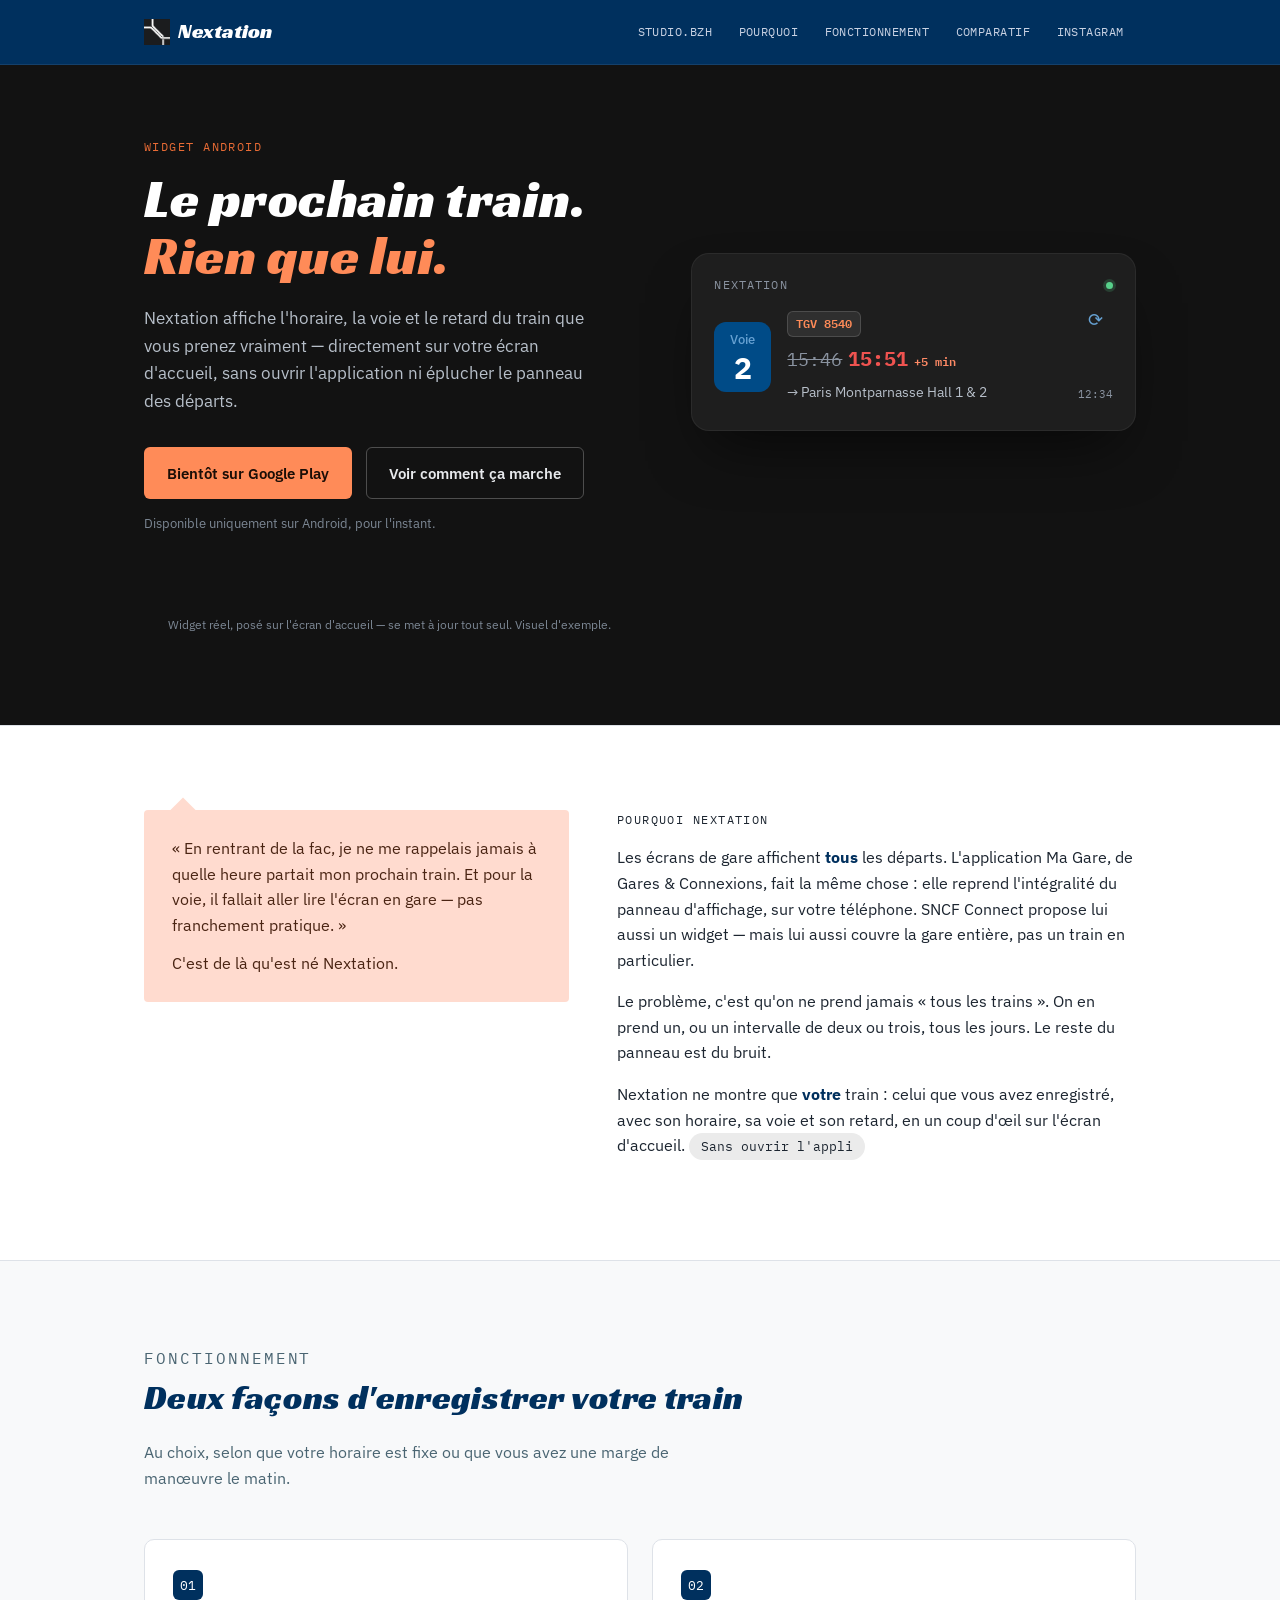
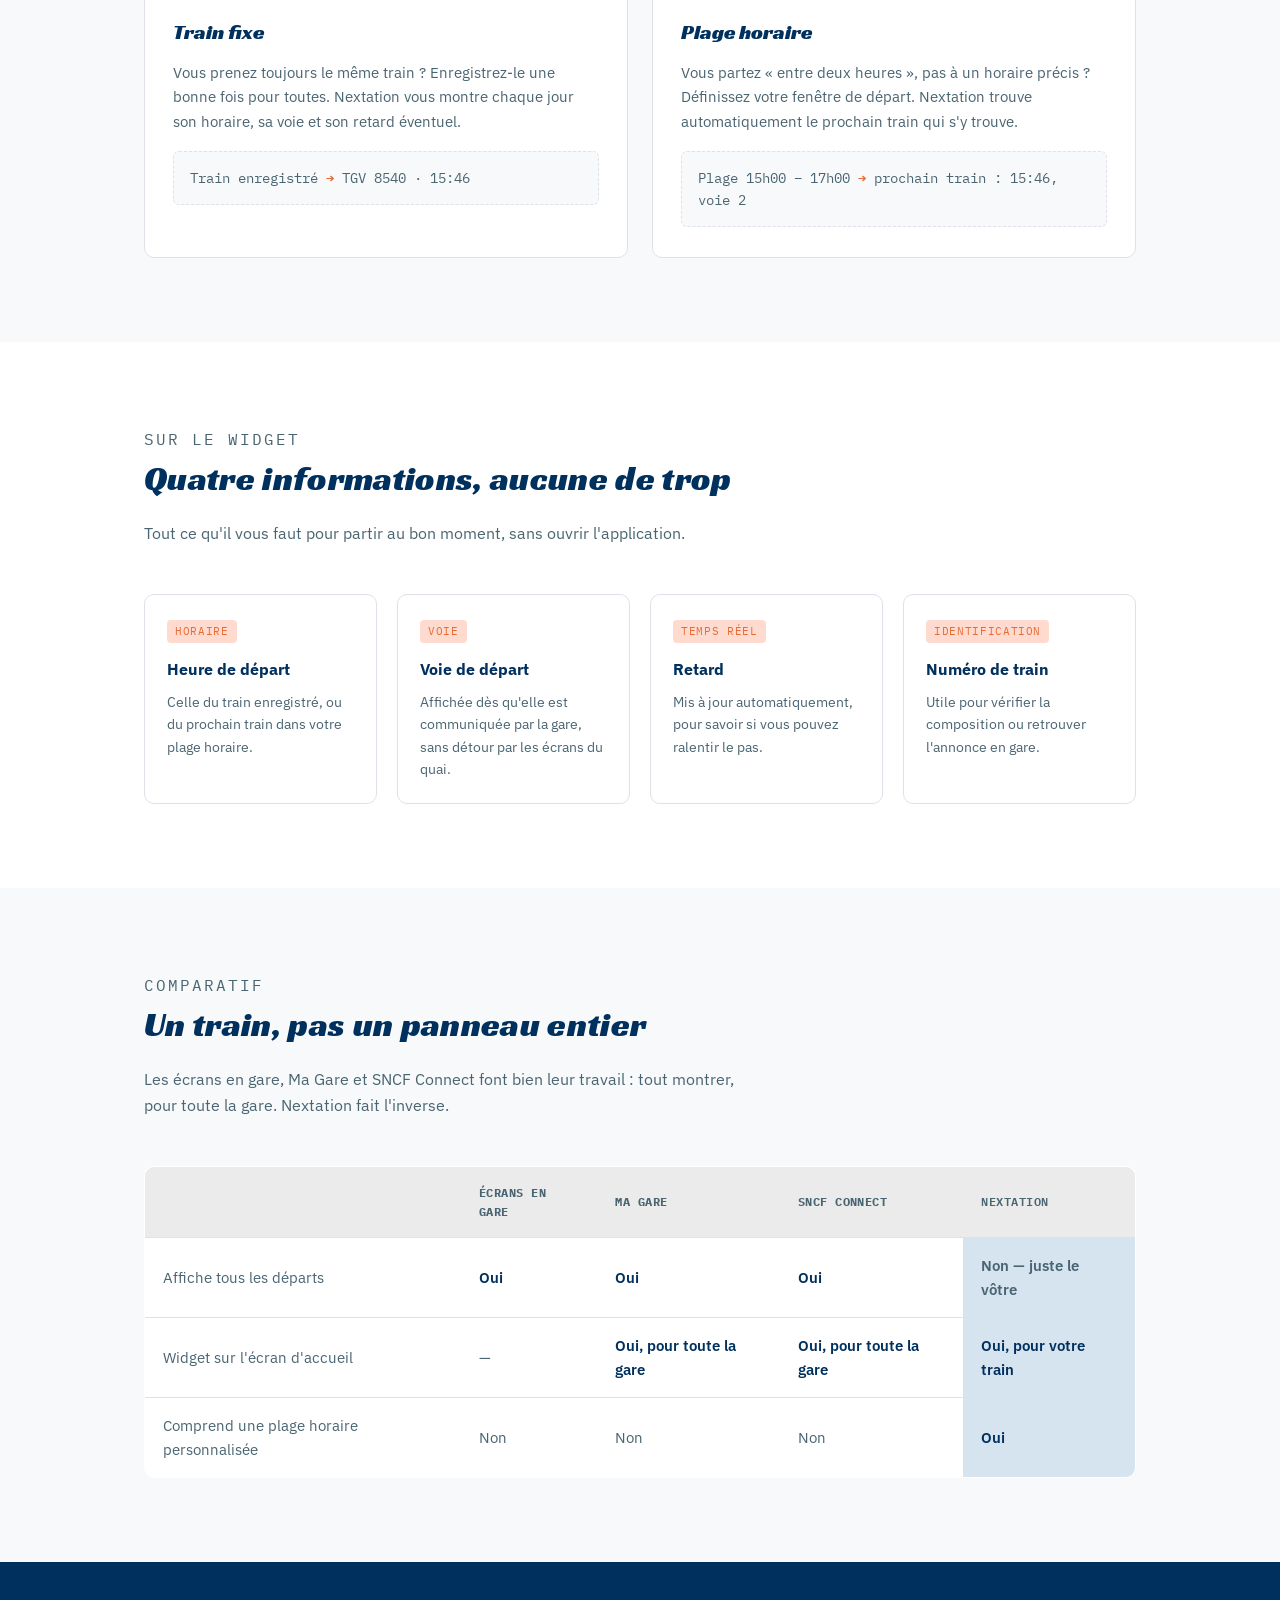
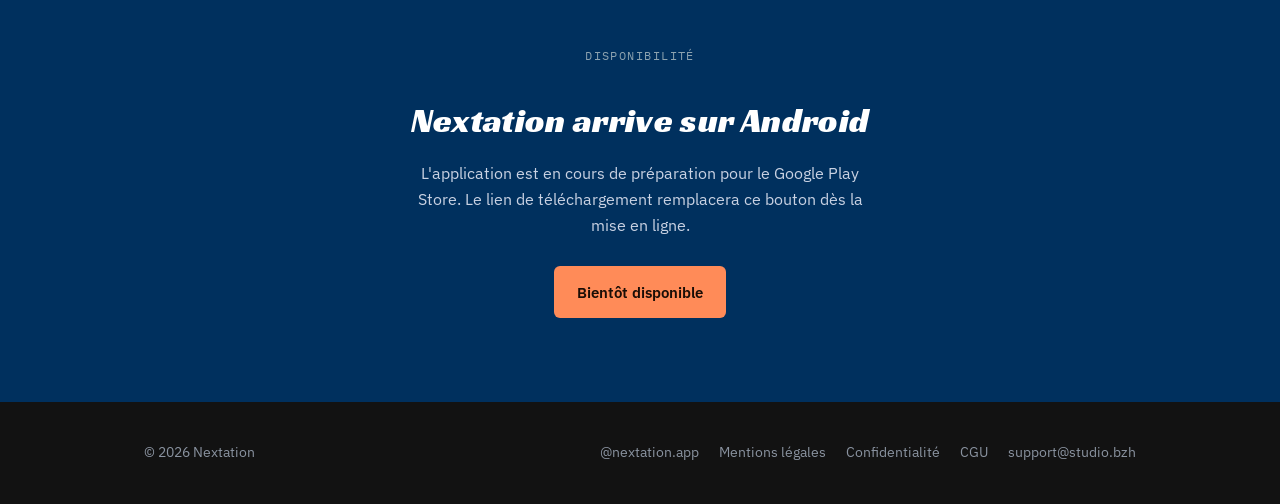
==== docs/nextation/index.html @ d77cf5bc "Add favicon links to index.html" ====
<!DOCTYPE html>
<html lang="fr">
<head>
<meta charset="UTF-8">
<meta name="viewport" content="width=device-width, initial-scale=1.0">
<title>Nextation — Le prochain train, rien que lui</title>
<link rel="icon" type="image/png" sizes="32x32" href="favicon_32.png">
<link rel="icon" type="image/png" sizes="16x16" href="favicon_16.png">
<meta name="description" content="Nextation affiche l'horaire, la voie et le retard du train que vous prenez vraiment, directement sur le widget Android de votre écran d'accueil.">
<link rel="preconnect" href="https://fonts.googleapis.com">
<style>
@import url('https://fonts.googleapis.com/css2?family=Racing+Sans+One&family=IBM+Plex+Sans:wght@400;500;600;700&family=IBM+Plex+Mono:wght@500;600&display=swap');

:root {
  --navy: #00305E;
  --navy-container: #D6E4F0;
  --secondary: #4A6572;
  --accent: #E86B35;
  --accent-container: #FFDBCF;
  --bg: #F8F9FA;
  --surface: #FFFFFF;
  --surface-variant: #EBEBEB;
  --ink: #1C2530;
  --ink-muted: #4A6572;
  --line: #DEE2E8;

  --night-bg: #121212;
  --night-surface: #1E1E1E;
  --night-surface-variant: #2D2D2D;
  --night-blue: #66A1D2;
  --night-accent: #FF8B58;
}

* { box-sizing: border-box; }
html { scroll-behavior: smooth; overflow-x: hidden; }
body {
  margin: 0;
  max-width: 100%;
  overflow-x: hidden;
  background: var(--bg);
  color: var(--ink);
  font-family: 'IBM Plex Sans', -apple-system, BlinkMacSystemFont, sans-serif;
  font-size: 16px;
  line-height: 1.6;
  -webkit-font-smoothing: antialiased;
}
a { color: inherit; }
a:focus-visible, button:focus-visible {
  outline: 2px solid var(--night-blue);
  outline-offset: 3px;
}
img, svg { max-width: 100%; display: block; }
.wrap {
  max-width: 1040px;
  margin: 0 auto;
  padding: 0 24px;
}
.display {
  font-family: 'Racing Sans One', sans-serif;
  font-weight: 400;
  letter-spacing: 0.01em;
}
.mono {
  font-family: 'IBM Plex Mono', monospace;
  font-variant-numeric: tabular-nums;
}
.eyebrow {
  font-family: 'IBM Plex Mono', monospace;
  font-size: 0.75rem;
  text-transform: uppercase;
  letter-spacing: 0.12em;
  color: var(--accent);
  margin: 0 0 14px;
}

/* ---------- NAV ---------- */
.nav {
  position: sticky;
  top: 0;
  z-index: 20;
  background: var(--navy);
  border-bottom: 1px solid rgba(255,255,255,0.08);
}
.nav-inner {
  max-width: 1040px;
  margin: 0 auto;
  padding: 14px 24px;
  display: flex;
  align-items: center;
  justify-content: space-between;
  gap: 10px;
  flex-wrap: wrap;
}
.brand {
  font-family: 'Racing Sans One', sans-serif;
  font-size: 1.3rem;
  color: #fff;
  text-decoration: none;
  display: flex;
  align-items: center;
  gap: 8px;
}
.brand-logo {
  height: 26px;
  width: auto;
  display: block;
}
.nav-links {
  display: flex;
  flex-wrap: wrap;
  gap: 2px;
  font-family: 'IBM Plex Mono', monospace;
  font-size: 0.78rem;
  text-transform: uppercase;
  letter-spacing: 0.04em;
}
.nav-links a {
  color: #C9D2E3;
  text-decoration: none;
  padding: 8px 12px;
  border-radius: 3px;
}
.nav-links a:hover { color: #fff; background: rgba(255,255,255,0.08); }

/* ---------- HERO (night platform) ---------- */
.hero {
  background: var(--night-bg);
  color: #E7E9EC;
  padding: 72px 0 90px;
  overflow: hidden;
}
.hero-inner {
  display: grid;
  grid-template-columns: 1.05fr 0.95fr;
  gap: 56px;
  align-items: center;
}
.hero h1 {
  font-size: clamp(2.2rem, 4.2vw, 3.3rem);
  line-height: 1.08;
  margin: 0 0 20px;
  color: #fff;
}
.hero h1 em {
  font-style: normal;
  color: var(--night-accent);
}
.hero p.lead {
  font-size: 1.08rem;
  color: #B7BFC9;
  max-width: 46ch;
  margin: 0 0 32px;
}
.cta-row { display: flex; gap: 14px; flex-wrap: wrap; align-items: center; }
.btn {
  display: inline-flex;
  align-items: center;
  gap: 8px;
  padding: 13px 22px;
  border-radius: 6px;
  font-weight: 600;
  font-size: 0.95rem;
  text-decoration: none;
  border: 1px solid transparent;
  cursor: pointer;
}
.btn-primary {
  background: var(--night-accent);
  color: #1A0D06;
}
.btn-primary:hover { background: #ffa176; }
.btn-ghost {
  color: #E7E9EC;
  border-color: rgba(255,255,255,0.25);
}
.btn-ghost:hover { border-color: rgba(255,255,255,0.6); }
.hero-note {
  margin-top: 14px;
  font-size: 0.82rem;
  color: #7C8794;
}

/* ---------- Split-flap widget mock ---------- */
.widget {
  background: var(--night-surface);
  border-radius: 18px;
  padding: 22px 22px 26px;
  border: 1px solid rgba(255,255,255,0.06);
  box-shadow: 0 30px 60px -20px rgba(0,0,0,0.6);
}
.widget-head {
  display: flex;
  justify-content: space-between;
  align-items: center;
  margin-bottom: 16px;
}
.widget-caption {
  margin: 12px 4px 0;
  font-size: 0.78rem;
  color: #7C8794;
  text-align: center;
}
.widget-title {
  font-family: 'IBM Plex Mono', monospace;
  font-size: 0.72rem;
  letter-spacing: 0.1em;
  text-transform: uppercase;
  color: #8A93A0;
}
.widget-dot {
  width: 7px; height: 7px; border-radius: 50%;
  background: #57D08A;
  box-shadow: 0 0 0 3px rgba(87,208,138,0.18);
}
.widget-body {
  display: flex;
  align-items: center;
  gap: 16px;
}
.widget-voie {
  background: #004B87;
  border-radius: 12px;
  padding: 8px 16px;
  text-align: center;
  flex-shrink: 0;
}
.widget-voie .voie-label {
  display: block;
  font-size: 0.8rem;
  font-weight: 500;
  color: #66A1D2;
}
.widget-voie .voie-value {
  display: block;
  font-size: 1.9rem;
  font-weight: 700;
  color: #fff;
  line-height: 1.1;
}
.widget-mid { flex: 1; min-width: 0; overflow: hidden; }
.train-pill {
  display: inline-block;
  background: rgba(255,255,255,0.08);
  border: 1px solid rgba(255,255,255,0.14);
  border-radius: 6px;
  padding: 2px 8px;
  font-family: 'IBM Plex Mono', monospace;
  font-size: 0.76rem;
  font-weight: 600;
  color: var(--night-accent);
  margin-bottom: 6px;
}
.widget-time {
  display: flex;
  flex-wrap: wrap;
  align-items: baseline;
  row-gap: 2px;
  column-gap: 6px;
  margin-bottom: 4px;
}
.widget-time .time-theo {
  font-family: 'IBM Plex Mono', monospace;
  font-size: 1.15rem;
  color: #8A93A0;
  text-decoration: line-through;
}
.widget-time .time-est {
  font-family: 'IBM Plex Mono', monospace;
  font-size: 1.25rem;
  font-weight: 700;
  color: #EF5350;
}
.widget-time .time-delay {
  font-family: 'IBM Plex Mono', monospace;
  font-size: 0.78rem;
  font-weight: 600;
  color: #FF8A65;
}
.widget-direction { font-size: 0.85rem; color: #B7BFC9; }
.widget-side {
  flex-shrink: 0;
  display: flex;
  flex-direction: column;
  align-items: center;
  gap: 10px;
  align-self: stretch;
  justify-content: space-between;
}
.refresh-icon {
  color: #66A1D2;
  font-size: 1.15rem;
  line-height: 1;
}
.sync-time { font-size: 0.7rem; color: #8A93A0; }
@keyframes flapIn {
  0% { transform: rotateX(90deg); opacity: 0; }
  60% { transform: rotateX(-8deg); opacity: 1; }
  100% { transform: rotateX(0deg); opacity: 1; }
}
.voie-value, .time-est { transform-origin: 50% 50%; }
.animate .voie-value, .animate .time-est { animation: flapIn 0.55s ease-out both; }
@media (prefers-reduced-motion: reduce) {
  .animate .voie-value, .animate .time-est { animation: none; }
}

/* ---------- SECTIONS shared ---------- */
section { padding: 84px 0; }
.section-head { max-width: 60ch; margin-bottom: 48px; }
h2.display {
  font-size: clamp(1.6rem, 3vw, 2.1rem);
  color: var(--navy);
  margin: 0 0 14px;
}
.section-head p { color: var(--ink-muted); font-size: 1.02rem; margin: 0; }

/* ---------- GENESIS ---------- */
.genesis {
  background: var(--surface);
  border-top: 1px solid var(--line);
  border-bottom: 1px solid var(--line);
}
.genesis-inner {
  display: grid;
  grid-template-columns: 0.9fr 1.1fr;
  gap: 48px;
  align-items: start;
}
.note {
  background: var(--accent-container);
  border-radius: 4px;
  padding: 26px 28px;
  position: relative;
  font-size: 1rem;
  color: #4A2413;
}
.note::before {
  content: "";
  position: absolute;
  top: -8px; left: 28px;
  width: 22px; height: 22px;
  background: var(--accent-container);
  transform: rotate(45deg);
}
.note p { margin: 0 0 12px; }
.note p:last-child { margin-bottom: 0; }
.note .sig {
  font-family: 'IBM Plex Mono', monospace;
  font-size: 0.8rem;
  color: #7A4321;
  margin-top: 16px;
}
.genesis-text p { margin: 0 0 16px; color: var(--ink); }
.genesis-text strong { color: var(--navy); }
.pill {
  display: inline-block;
  background: var(--surface-variant);
  border-radius: 20px;
  padding: 3px 12px;
  font-family: 'IBM Plex Mono', monospace;
  font-size: 0.82rem;
}

/* ---------- MODES ---------- */
.modes { background: var(--bg); }
.mode-grid {
  display: grid;
  grid-template-columns: 1fr 1fr;
  gap: 24px;
}
.mode-card {
  background: var(--surface);
  border: 1px solid var(--line);
  border-radius: 10px;
  padding: 30px 28px;
}
.mode-num {
  display: inline-flex;
  align-items: center;
  justify-content: center;
  width: 30px; height: 30px;
  border-radius: 6px;
  background: var(--navy);
  color: #fff;
  font-family: 'IBM Plex Mono', monospace;
  font-size: 0.82rem;
  margin-bottom: 16px;
}
.mode-card h3 {
  font-family: 'Racing Sans One', sans-serif;
  font-weight: 400;
  font-size: 1.3rem;
  color: var(--navy);
  margin: 0 0 10px;
}
.mode-card p { color: var(--ink-muted); margin: 0 0 18px; font-size: 0.96rem; }
.mode-example {
  background: var(--bg);
  border: 1px dashed var(--line);
  border-radius: 6px;
  padding: 14px 16px;
  font-family: 'IBM Plex Mono', monospace;
  font-size: 0.85rem;
  color: var(--secondary);
}
.mode-example .arrow { color: var(--accent); font-weight: 600; }

/* ---------- FEATURES ---------- */
.features { background: var(--surface); }
.feat-grid {
  display: grid;
  grid-template-columns: repeat(4, 1fr);
  gap: 20px;
}
.feat-card {
  border: 1px solid var(--line);
  border-radius: 10px;
  padding: 22px;
}
.feat-tag {
  font-family: 'IBM Plex Mono', monospace;
  font-size: 0.68rem;
  text-transform: uppercase;
  letter-spacing: 0.06em;
  color: var(--accent);
  background: var(--accent-container);
  display: inline-block;
  padding: 3px 8px;
  border-radius: 4px;
  margin-bottom: 14px;
}
.feat-card h4 {
  font-size: 1rem;
  margin: 0 0 8px;
  color: var(--navy);
}
.feat-card p { font-size: 0.88rem; color: var(--ink-muted); margin: 0; }

/* ---------- COMPARISON ---------- */
.compare { background: var(--bg); }
.table-scroll {
  overflow-x: auto;
  -webkit-overflow-scrolling: touch;
  border-radius: 10px;
}
table.compare-table {
  width: 100%;
  min-width: 640px;
  border-collapse: collapse;
  background: var(--surface);
  border-radius: 10px;
  overflow: hidden;
  border: 1px solid var(--line);
}
.compare-table th, .compare-table td {
  padding: 16px 18px;
  text-align: left;
  border-bottom: 1px solid var(--line);
  font-size: 0.92rem;
}
.compare-table thead th {
  font-family: 'IBM Plex Mono', monospace;
  font-size: 0.75rem;
  text-transform: uppercase;
  letter-spacing: 0.04em;
  color: var(--ink-muted);
  background: var(--surface-variant);
}
.compare-table th:first-child, .compare-table td:first-child { color: var(--ink-muted); }
.compare-table td.yes { color: var(--navy); font-weight: 600; }
.compare-table td.no { color: var(--ink-muted); }
.compare-table tbody tr:last-child td { border-bottom: none; }
.col-nextation { background: var(--navy-container); font-weight: 600; }

/* ---------- CTA ---------- */
.cta {
  background: var(--navy);
  color: #fff;
  text-align: center;
}
.cta h2 { color: #fff; }
.cta p { color: #C9D2E3; max-width: 46ch; margin: 0 auto 28px; }
.cta .cta-row { justify-content: center; }

/* ---------- FOOTER ---------- */
footer {
  background: var(--night-bg);
  color: #8A93A0;
  padding: 40px 0;
  font-size: 0.85rem;
}
.footer-inner {
  display: flex;
  justify-content: space-between;
  align-items: center;
  flex-wrap: wrap;
  gap: 16px;
}
.footer-links { display: flex; gap: 20px; flex-wrap: wrap; }
.footer-links a { text-decoration: none; color: #8A93A0; }
.footer-links a:hover { color: #fff; }

@media (max-width: 860px) {
  .hero-inner, .genesis-inner { grid-template-columns: 1fr; }
  .mode-grid { grid-template-columns: 1fr; }
  .feat-grid { grid-template-columns: repeat(2, 1fr); }
  .compare-table { font-size: 0.82rem; }
}
@media (max-width: 520px) {
  .feat-grid { grid-template-columns: 1fr; }
  section { padding: 60px 0; }
  .widget { padding: 18px 16px 20px; }
  .widget-body { gap: 10px; }
  .widget-voie { padding: 6px 10px; }
  .widget-voie .voie-value { font-size: 1.5rem; }
  .train-pill { font-size: 0.68rem; }
  .widget-time .time-theo { font-size: 0.95rem; }
  .widget-time .time-est { font-size: 1.05rem; }
  .widget-time .time-delay { font-size: 0.7rem; }
  .widget-direction {
    font-size: 0.78rem;
    display: block;
    overflow: hidden;
    text-overflow: ellipsis;
    white-space: nowrap;
  }
  .widget-side { gap: 6px; }
}
</style>
</head>
<body>

<nav class="nav">
  <div class="nav-inner">
    <a class="brand" href="#top"><img src="logo_soft.png" alt="" class="brand-logo">Nextation</a>
    <div class="nav-links">
      <a href="https://studio.bzh" target="_blank" rel="noopener">studio.bzh</a>
      <a href="#genesis">Pourquoi</a>
      <a href="#modes">Fonctionnement</a>
      <a href="#comparaison">Comparatif</a>
      <a href="https://www.instagram.com/nextation.app" target="_blank" rel="noopener">Instagram</a>
    </div>
  </div>
</nav>

<header class="hero" id="top">
  <div class="wrap hero-inner">
    <div>
      <p class="eyebrow">Widget Android</p>
      <h1 class="display">Le prochain train.<br><em>Rien que lui.</em></h1>
      <p class="lead">Nextation affiche l'horaire, la voie et le retard du train que vous prenez vraiment — directement sur votre écran d'accueil, sans ouvrir l'application ni éplucher le panneau des départs.</p>
      <div class="cta-row">
        <a class="btn btn-primary" href="#cta">Bientôt sur Google Play</a>
        <a class="btn btn-ghost" href="#modes">Voir comment ça marche</a>
      </div>
      <p class="hero-note">Disponible uniquement sur Android, pour l'instant.</p>
    </div>

    <div class="widget animate" role="img" aria-label="Aperçu du widget Nextation : voie B, TGV 8612, départ théorique 7h54 estimé 7h58, retard de 4 minutes, direction Paris Montparnasse">
      <div class="widget-head">
        <span class="widget-title">Nextation</span>
        <span class="widget-dot"></span>
      </div>
      <div class="widget-body">
        <div class="widget-voie">
          <span class="voie-label">Voie</span>
          <span class="voie-value mono">2</span>
        </div>
        <div class="widget-mid">
          <span class="train-pill">TGV 8540</span>
          <div class="widget-time">
            <span class="time-theo">15:46</span>
            <span class="time-est">15:51</span>
            <span class="time-delay">+5 min</span>
          </div>
          <span class="widget-direction">→ Paris Montparnasse Hall 1 & 2</span>
        </div>
        <div class="widget-side">
          <span class="refresh-icon" aria-hidden="true">⟳</span>
          <span class="sync-time mono">12:34</span>
        </div>
      </div>
    </div>
    <p class="widget-caption">Widget réel, posé sur l'écran d'accueil — se met à jour tout seul. Visuel d'exemple.</p>
  </div>
</header>

<section class="genesis" id="genesis">
  <div class="wrap genesis-inner">
    <div class="note">
      <p>« En rentrant de la fac, je ne me rappelais jamais à quelle heure partait mon prochain train. Et pour la voie, il fallait aller lire l'écran en gare — pas franchement pratique. »</p>
      <p>C'est de là qu'est né Nextation.</p>
    </div>
    <div class="genesis-text">
      <p class="eyebrow">Pourquoi Nextation</p>
      <p>Les écrans de gare affichent <strong>tous</strong> les départs. L'application Ma Gare, de Gares &amp; Connexions, fait la même chose : elle reprend l'intégralité du panneau d'affichage, sur votre téléphone. SNCF Connect propose lui aussi un widget — mais lui aussi couvre la gare entière, pas un train en particulier.</p>
      <p>Le problème, c'est qu'on ne prend jamais « tous les trains ». On en prend un, ou un intervalle de deux ou trois, tous les jours. Le reste du panneau est du bruit.</p>
      <p>Nextation ne montre que <strong>votre</strong> train : celui que vous avez enregistré, avec son horaire, sa voie et son retard, en un coup d'œil sur l'écran d'accueil. <span class="pill">Sans ouvrir l'appli</span></p>
    </div>
  </div>
</section>

<section class="modes" id="modes">
  <div class="wrap">
    <div class="section-head">
      <p class="eyebrow">Fonctionnement</p>
      <h2 class="display">Deux façons d'enregistrer votre train</h2>
      <p>Au choix, selon que votre horaire est fixe ou que vous avez une marge de manœuvre le matin.</p>
    </div>
    <div class="mode-grid">
      <div class="mode-card">
        <span class="mode-num">01</span>
        <h3>Train fixe</h3>
        <p>Vous prenez toujours le même train ? Enregistrez-le une bonne fois pour toutes. Nextation vous montre chaque jour son horaire, sa voie et son retard éventuel.</p>
        <div class="mode-example">Train enregistré <span class="arrow">→</span> TGV 8540 · 15:46</div>
      </div>
      <div class="mode-card">
        <span class="mode-num">02</span>
        <h3>Plage horaire</h3>
        <p>Vous partez « entre deux heures », pas à un horaire précis ? Définissez votre fenêtre de départ. Nextation trouve automatiquement le prochain train qui s'y trouve.</p>
        <div class="mode-example">Plage 15h00 – 17h00 <span class="arrow">→</span> prochain train : 15:46, voie 2</div>
      </div>
    </div>
  </div>
</section>

<section class="features">
  <div class="wrap">
    <div class="section-head">
      <p class="eyebrow">Sur le widget</p>
      <h2 class="display">Quatre informations, aucune de trop</h2>
      <p>Tout ce qu'il vous faut pour partir au bon moment, sans ouvrir l'application.</p>
    </div>
    <div class="feat-grid">
      <div class="feat-card">
        <span class="feat-tag">Horaire</span>
        <h4>Heure de départ</h4>
        <p>Celle du train enregistré, ou du prochain train dans votre plage horaire.</p>
      </div>
      <div class="feat-card">
        <span class="feat-tag">Voie</span>
        <h4>Voie de départ</h4>
        <p>Affichée dès qu'elle est communiquée par la gare, sans détour par les écrans du quai.</p>
      </div>
      <div class="feat-card">
        <span class="feat-tag">Temps réel</span>
        <h4>Retard</h4>
        <p>Mis à jour automatiquement, pour savoir si vous pouvez ralentir le pas.</p>
      </div>
      <div class="feat-card">
        <span class="feat-tag">Identification</span>
        <h4>Numéro de train</h4>
        <p>Utile pour vérifier la composition ou retrouver l'annonce en gare.</p>
      </div>
    </div>
  </div>
</section>

<section class="compare" id="comparaison">
  <div class="wrap">
    <div class="section-head">
      <p class="eyebrow">Comparatif</p>
      <h2 class="display">Un train, pas un panneau entier</h2>
      <p>Les écrans en gare, Ma Gare et SNCF Connect font bien leur travail : tout montrer, pour toute la gare. Nextation fait l'inverse.</p>
    </div>
    <div class="table-scroll">
    <table class="compare-table">
      <thead>
        <tr>
          <th scope="col"></th>
          <th scope="col">Écrans en gare</th>
          <th scope="col">Ma Gare</th>
          <th scope="col">SNCF Connect</th>
          <th scope="col" class="col-nextation">Nextation</th>
        </tr>
      </thead>
      <tbody>
        <tr>
          <td>Affiche tous les départs</td>
          <td class="yes">Oui</td>
          <td class="yes">Oui</td>
          <td class="yes">Oui</td>
          <td class="no col-nextation">Non — juste le vôtre</td>
        </tr>
        <tr>
          <td>Widget sur l'écran d'accueil</td>
          <td class="no">—</td>
          <td class="yes">Oui, pour toute la gare</td>
          <td class="yes">Oui, pour toute la gare</td>
          <td class="yes col-nextation">Oui, pour votre train</td>
        </tr>
        <tr>
          <td>Comprend une plage horaire personnalisée</td>
          <td class="no">Non</td>
          <td class="no">Non</td>
          <td class="no">Non</td>
          <td class="yes col-nextation">Oui</td>
        </tr>
      </tbody>
    </table>
    </div>
  </div>
</section>

<section class="cta" id="cta">
  <div class="wrap">
    <p class="eyebrow" style="color:#8DA3B0;">Disponibilité</p>
    <h2 class="display">Nextation arrive sur Android</h2>
    <p>L'application est en cours de préparation pour le Google Play Store. Le lien de téléchargement remplacera ce bouton dès la mise en ligne.</p>
    <div class="cta-row">
      <a class="btn btn-primary" href="#top">Bientôt disponible</a>
    </div>
  </div>
</section>

<footer>
  <div class="wrap footer-inner">
    <span>© 2026 Nextation</span>
    <div class="footer-links">
      <a href="https://www.instagram.com/nextation.app" target="_blank" rel="noopener">@nextation.app</a>
      <a href="mentions-legales.html">Mentions légales</a>
      <a href="confidentialite.html">Confidentialité</a>
      <a href="cgu.html">CGU</a>
      <a href="mailto:support@studio.bzh">support@studio.bzh</a>
    </div>
  </div>
</footer>

</body>
</html>
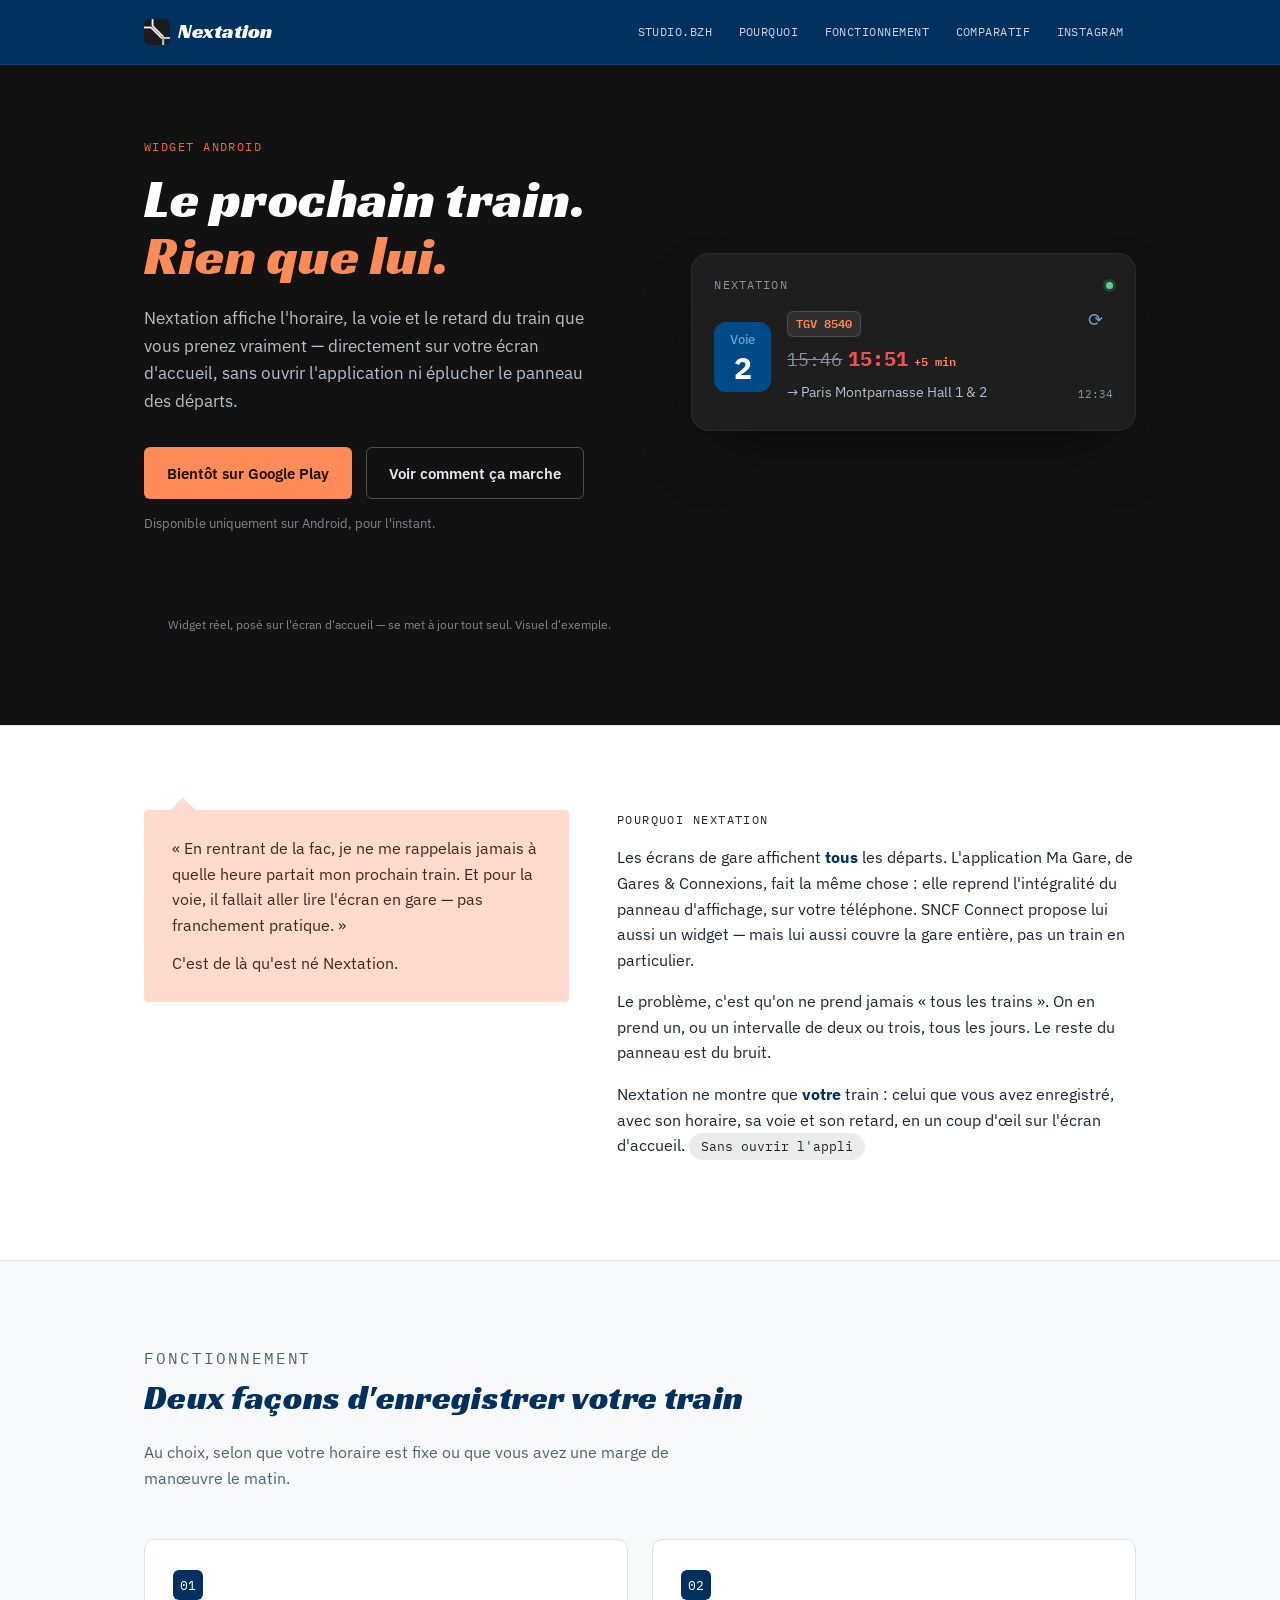
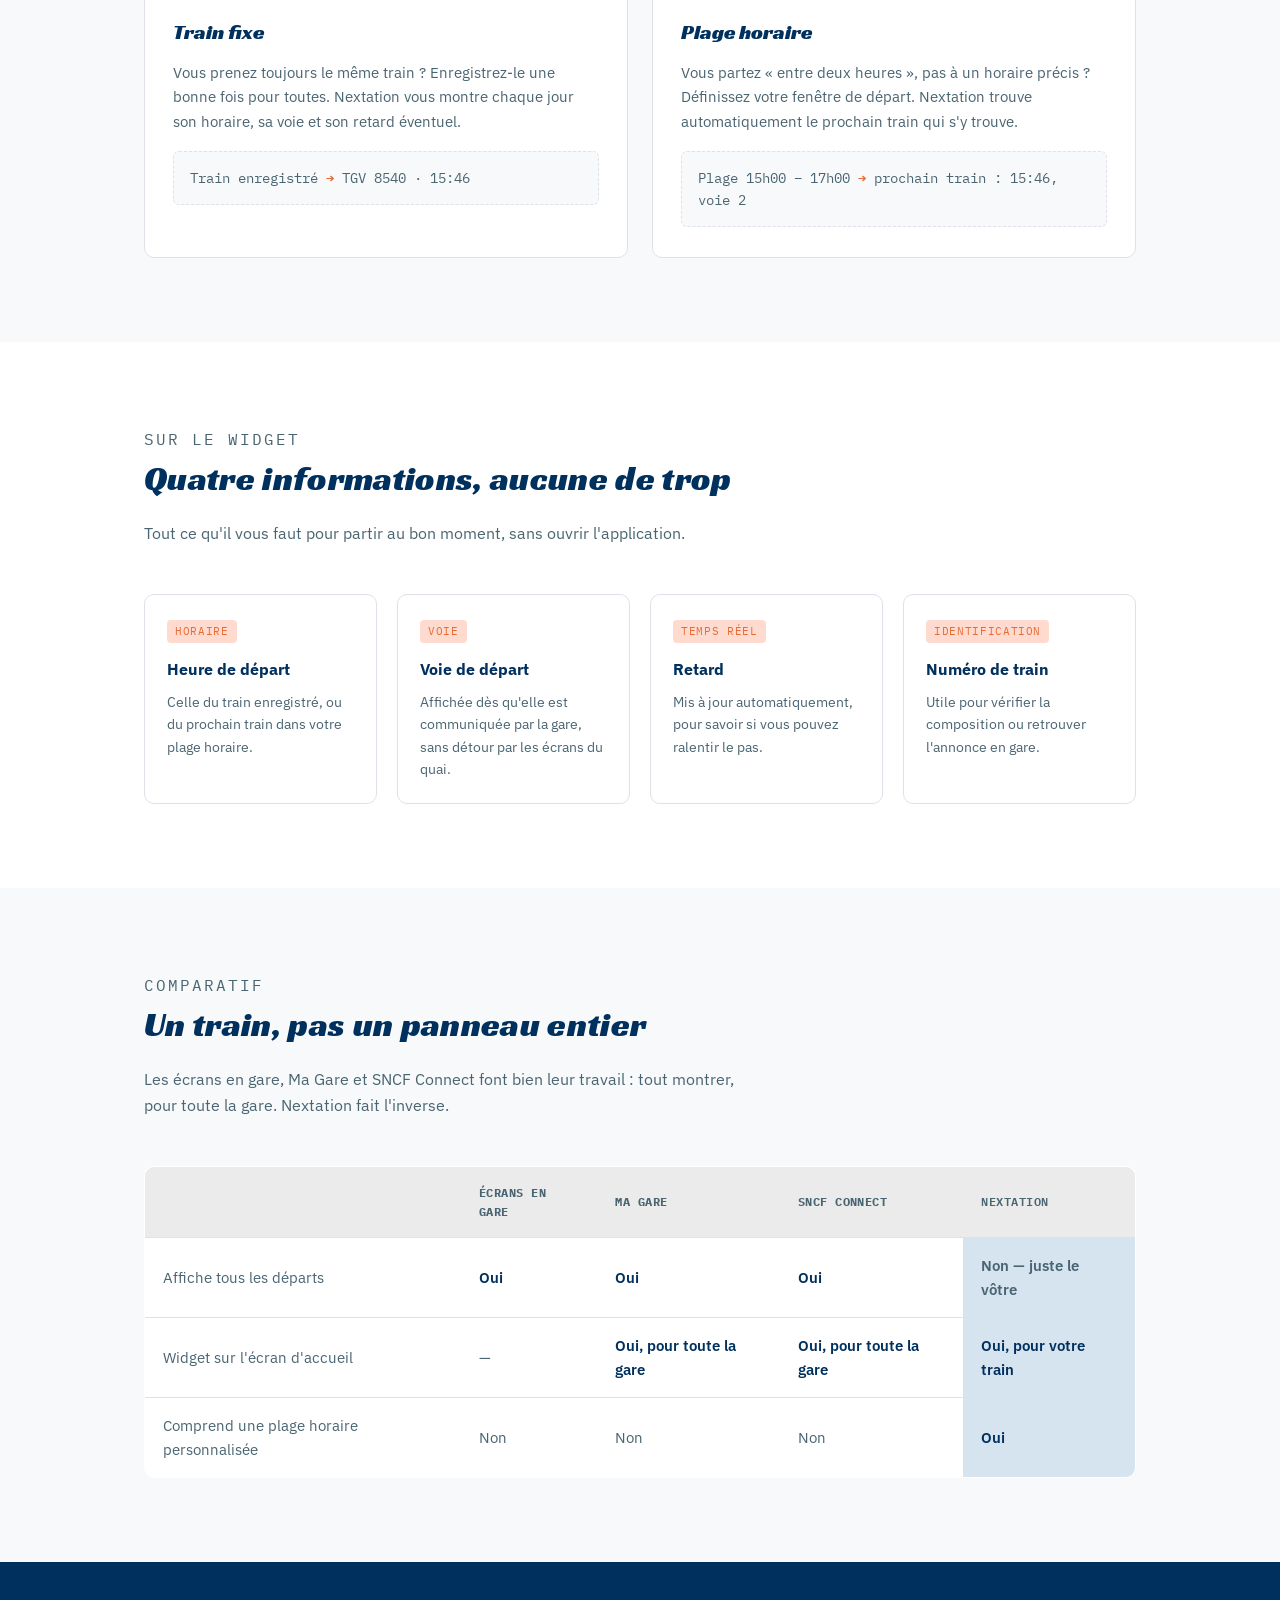
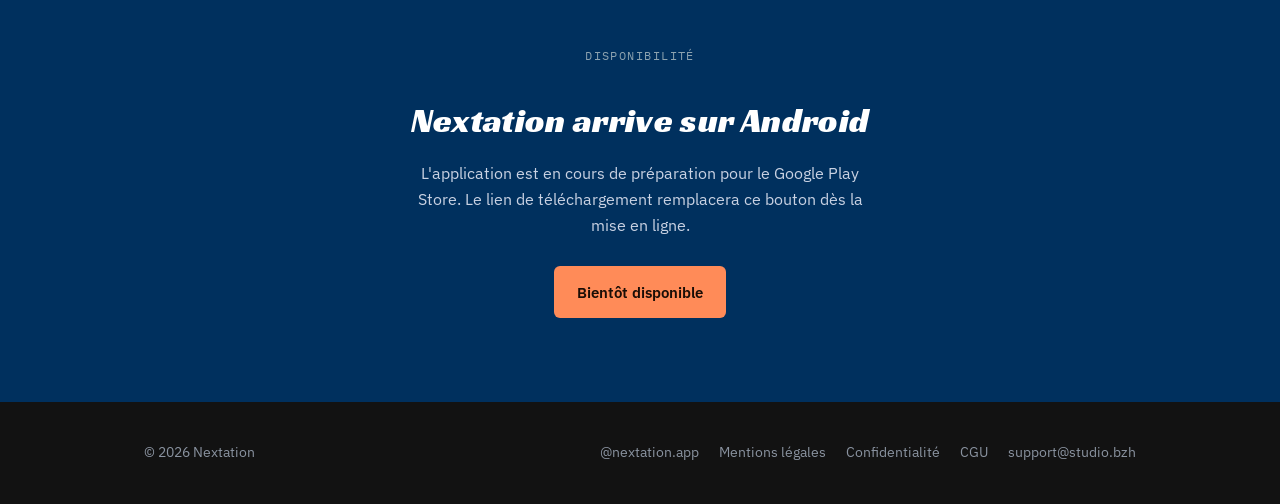
==== commit a2b2367c: "Add files via upload" ====
--- a/docs/nextation/index.html
+++ b/docs/nextation/index.html
@@ -103,6 +103,7 @@
 .brand-logo {
   height: 26px;
   width: auto;
+  border-radius: 6px;
   display: block;
 }
 .nav-links {
@@ -533,7 +534,7 @@
   <div class="nav-inner">
     <a class="brand" href="#top"><img src="logo_soft.png" alt="" class="brand-logo">Nextation</a>
     <div class="nav-links">
-      <a href="https://studio.bzh" target="_blank" rel="noopener">studio.bzh</a>
+      <a href="https://studio.bzh">studio.bzh</a>
       <a href="#genesis">Pourquoi</a>
       <a href="#modes">Fonctionnement</a>
       <a href="#comparaison">Comparatif</a>
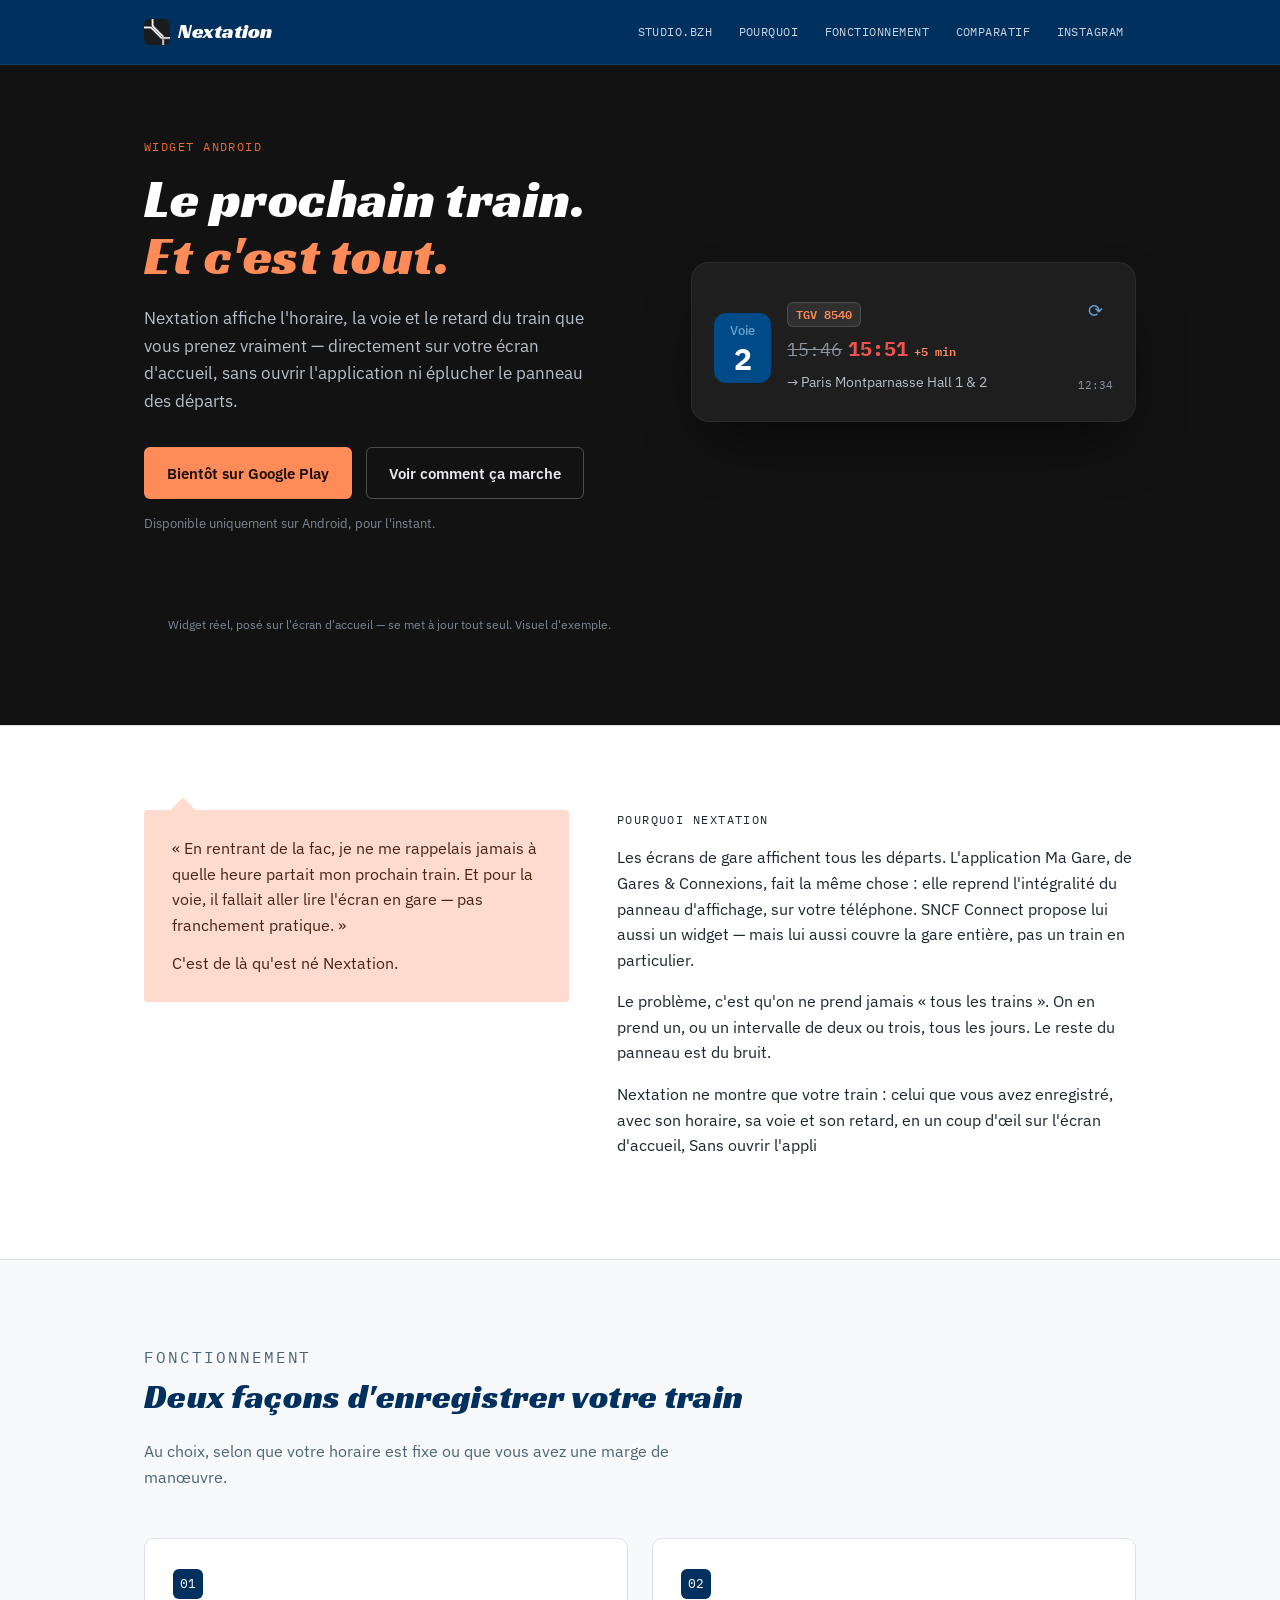
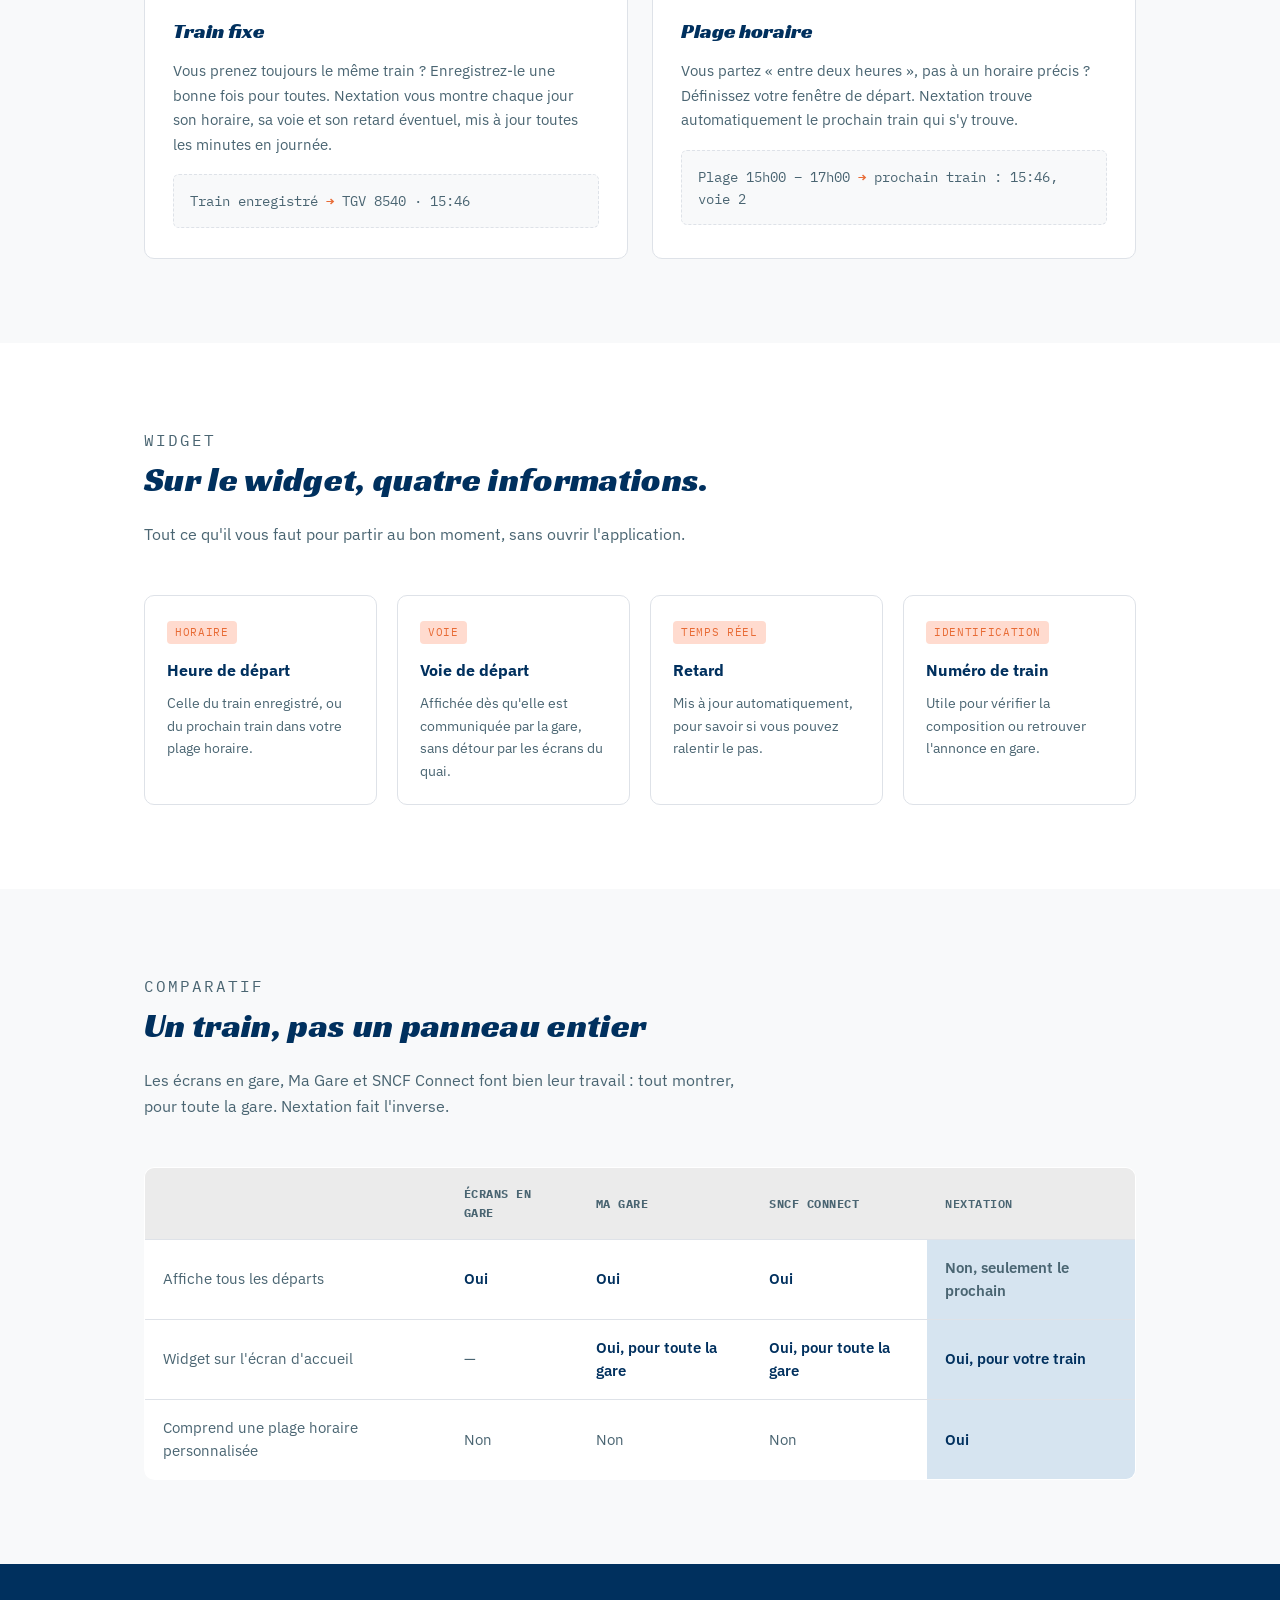
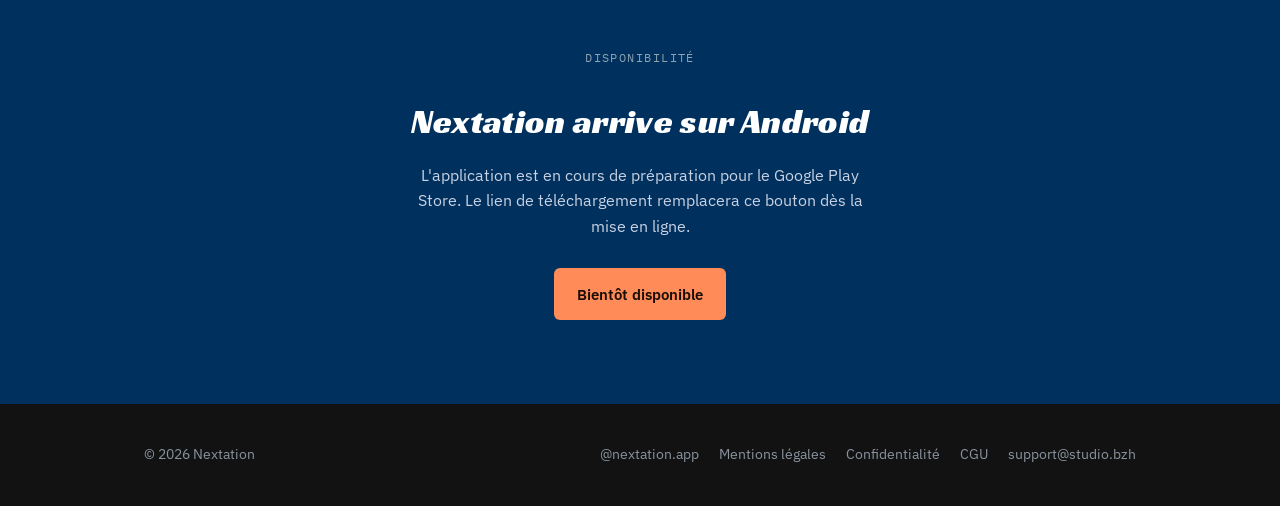
==== commit 789314a5: "Revise title and text content in index.html Updated the title and several text descriptions for clar" ====
--- a/docs/nextation/index.html
+++ b/docs/nextation/index.html
@@ -3,7 +3,7 @@
 <head>
 <meta charset="UTF-8">
 <meta name="viewport" content="width=device-width, initial-scale=1.0">
-<title>Nextation — Le prochain train, rien que lui</title>
+<title>Nextation — Horaires de trains</title>
 <link rel="icon" type="image/png" sizes="32x32" href="favicon_32.png">
 <link rel="icon" type="image/png" sizes="16x16" href="favicon_16.png">
 <meta name="description" content="Nextation affiche l'horaire, la voie et le retard du train que vous prenez vraiment, directement sur le widget Android de votre écran d'accueil.">
@@ -200,18 +200,6 @@
   font-size: 0.78rem;
   color: #7C8794;
   text-align: center;
-}
-.widget-title {
-  font-family: 'IBM Plex Mono', monospace;
-  font-size: 0.72rem;
-  letter-spacing: 0.1em;
-  text-transform: uppercase;
-  color: #8A93A0;
-}
-.widget-dot {
-  width: 7px; height: 7px; border-radius: 50%;
-  background: #57D08A;
-  box-shadow: 0 0 0 3px rgba(87,208,138,0.18);
 }
 .widget-body {
   display: flex;
@@ -547,7 +535,7 @@
   <div class="wrap hero-inner">
     <div>
       <p class="eyebrow">Widget Android</p>
-      <h1 class="display">Le prochain train.<br><em>Rien que lui.</em></h1>
+      <h1 class="display">Le prochain train.<br><em>Et c'est tout.</em></h1>
       <p class="lead">Nextation affiche l'horaire, la voie et le retard du train que vous prenez vraiment — directement sur votre écran d'accueil, sans ouvrir l'application ni éplucher le panneau des départs.</p>
       <div class="cta-row">
         <a class="btn btn-primary" href="#cta">Bientôt sur Google Play</a>
@@ -558,8 +546,6 @@
 
     <div class="widget animate" role="img" aria-label="Aperçu du widget Nextation : voie B, TGV 8612, départ théorique 7h54 estimé 7h58, retard de 4 minutes, direction Paris Montparnasse">
       <div class="widget-head">
-        <span class="widget-title">Nextation</span>
-        <span class="widget-dot"></span>
       </div>
       <div class="widget-body">
         <div class="widget-voie">
@@ -593,9 +579,9 @@
     </div>
     <div class="genesis-text">
       <p class="eyebrow">Pourquoi Nextation</p>
-      <p>Les écrans de gare affichent <strong>tous</strong> les départs. L'application Ma Gare, de Gares &amp; Connexions, fait la même chose : elle reprend l'intégralité du panneau d'affichage, sur votre téléphone. SNCF Connect propose lui aussi un widget — mais lui aussi couvre la gare entière, pas un train en particulier.</p>
+      <p>Les écrans de gare affichent tous les départs. L'application Ma Gare, de Gares &amp; Connexions, fait la même chose : elle reprend l'intégralité du panneau d'affichage, sur votre téléphone. SNCF Connect propose lui aussi un widget — mais lui aussi couvre la gare entière, pas un train en particulier.</p>
       <p>Le problème, c'est qu'on ne prend jamais « tous les trains ». On en prend un, ou un intervalle de deux ou trois, tous les jours. Le reste du panneau est du bruit.</p>
-      <p>Nextation ne montre que <strong>votre</strong> train : celui que vous avez enregistré, avec son horaire, sa voie et son retard, en un coup d'œil sur l'écran d'accueil. <span class="pill">Sans ouvrir l'appli</span></p>
+      <p>Nextation ne montre que votre train : celui que vous avez enregistré, avec son horaire, sa voie et son retard, en un coup d'œil sur l'écran d'accueil, Sans ouvrir l'appli</p>
     </div>
   </div>
 </section>
@@ -605,13 +591,13 @@
     <div class="section-head">
       <p class="eyebrow">Fonctionnement</p>
       <h2 class="display">Deux façons d'enregistrer votre train</h2>
-      <p>Au choix, selon que votre horaire est fixe ou que vous avez une marge de manœuvre le matin.</p>
+      <p>Au choix, selon que votre horaire est fixe ou que vous avez une marge de manœuvre.</p>
     </div>
     <div class="mode-grid">
       <div class="mode-card">
         <span class="mode-num">01</span>
         <h3>Train fixe</h3>
-        <p>Vous prenez toujours le même train ? Enregistrez-le une bonne fois pour toutes. Nextation vous montre chaque jour son horaire, sa voie et son retard éventuel.</p>
+        <p>Vous prenez toujours le même train ? Enregistrez-le une bonne fois pour toutes. Nextation vous montre chaque jour son horaire, sa voie et son retard éventuel, mis à jour toutes les minutes en journée.</p>
         <div class="mode-example">Train enregistré <span class="arrow">→</span> TGV 8540 · 15:46</div>
       </div>
       <div class="mode-card">
@@ -627,8 +613,8 @@
 <section class="features">
   <div class="wrap">
     <div class="section-head">
-      <p class="eyebrow">Sur le widget</p>
-      <h2 class="display">Quatre informations, aucune de trop</h2>
+      <p class="eyebrow">Widget</p>
+      <h2 class="display">Sur le widget, quatre informations.</h2>
       <p>Tout ce qu'il vous faut pour partir au bon moment, sans ouvrir l'application.</p>
     </div>
     <div class="feat-grid">
@@ -680,7 +666,7 @@
           <td class="yes">Oui</td>
           <td class="yes">Oui</td>
           <td class="yes">Oui</td>
-          <td class="no col-nextation">Non — juste le vôtre</td>
+          <td class="no col-nextation">Non, seulement le prochain</td>
         </tr>
         <tr>
           <td>Widget sur l'écran d'accueil</td>
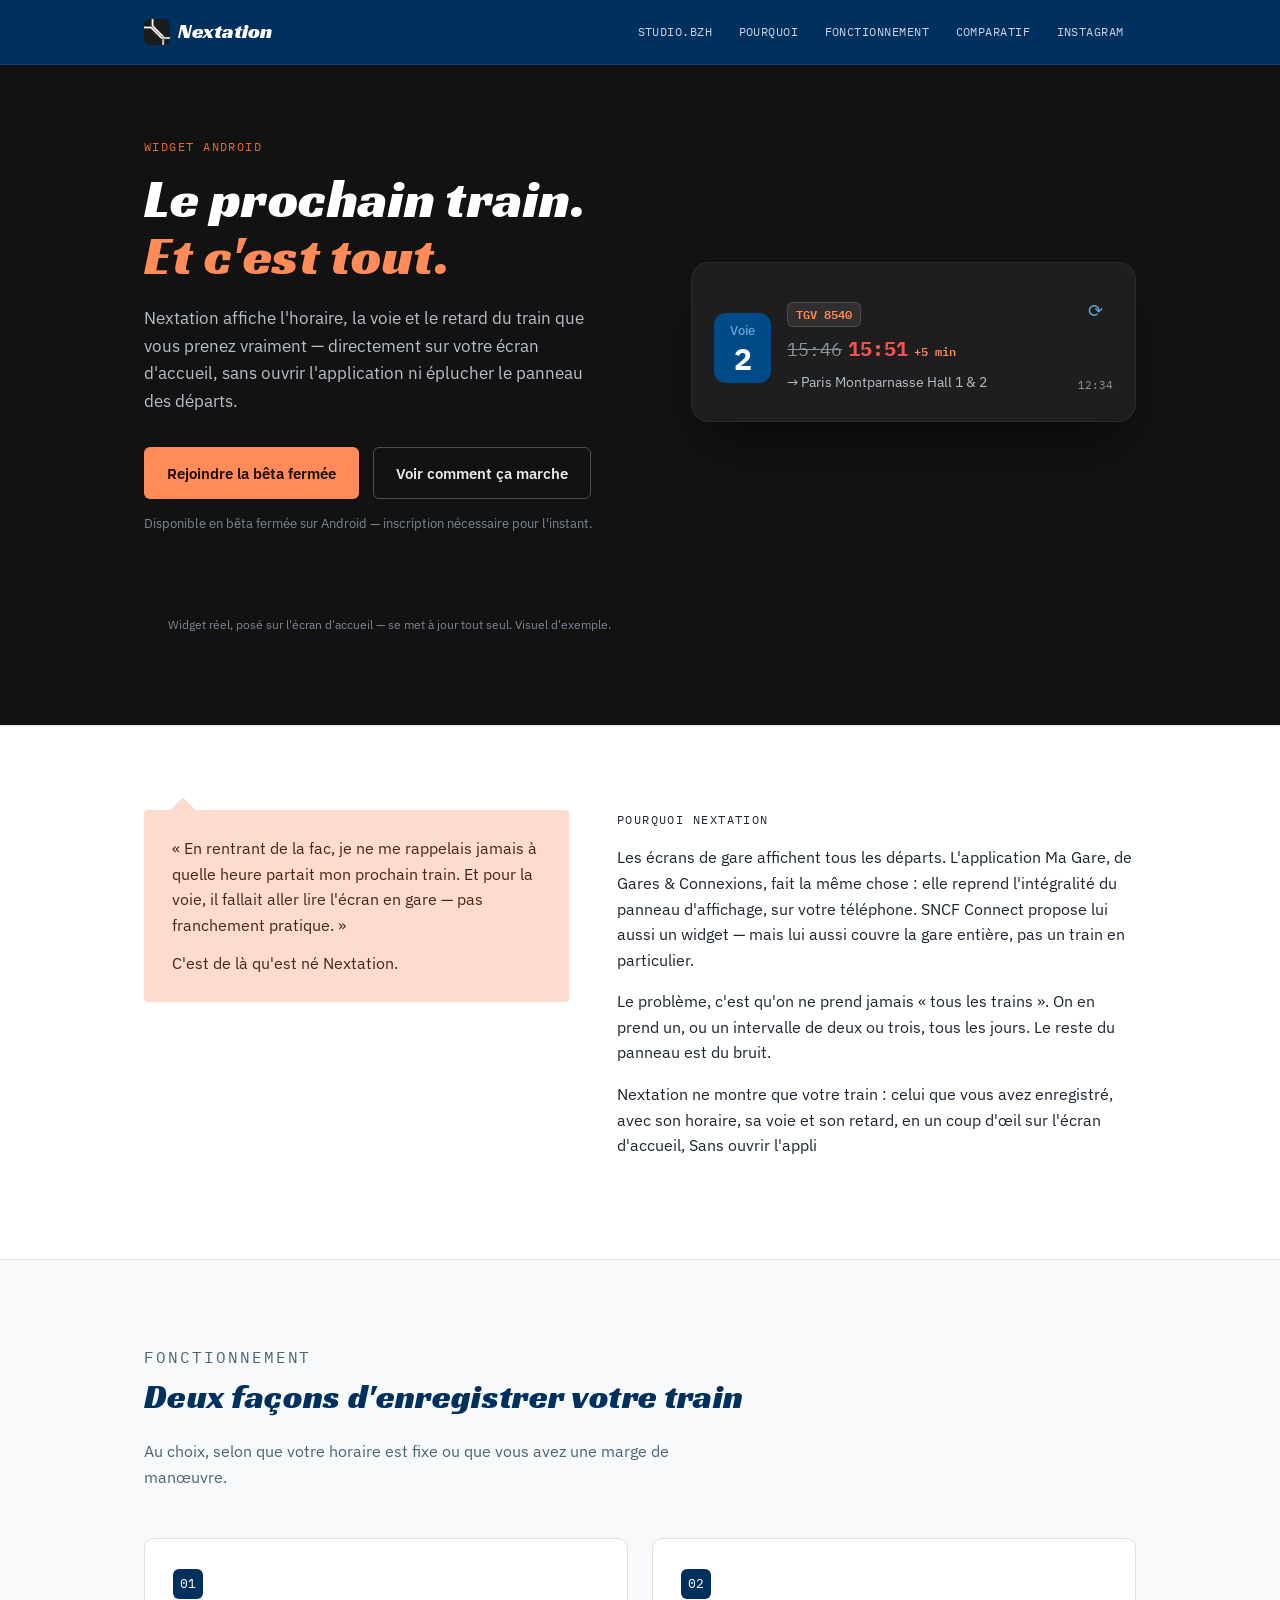
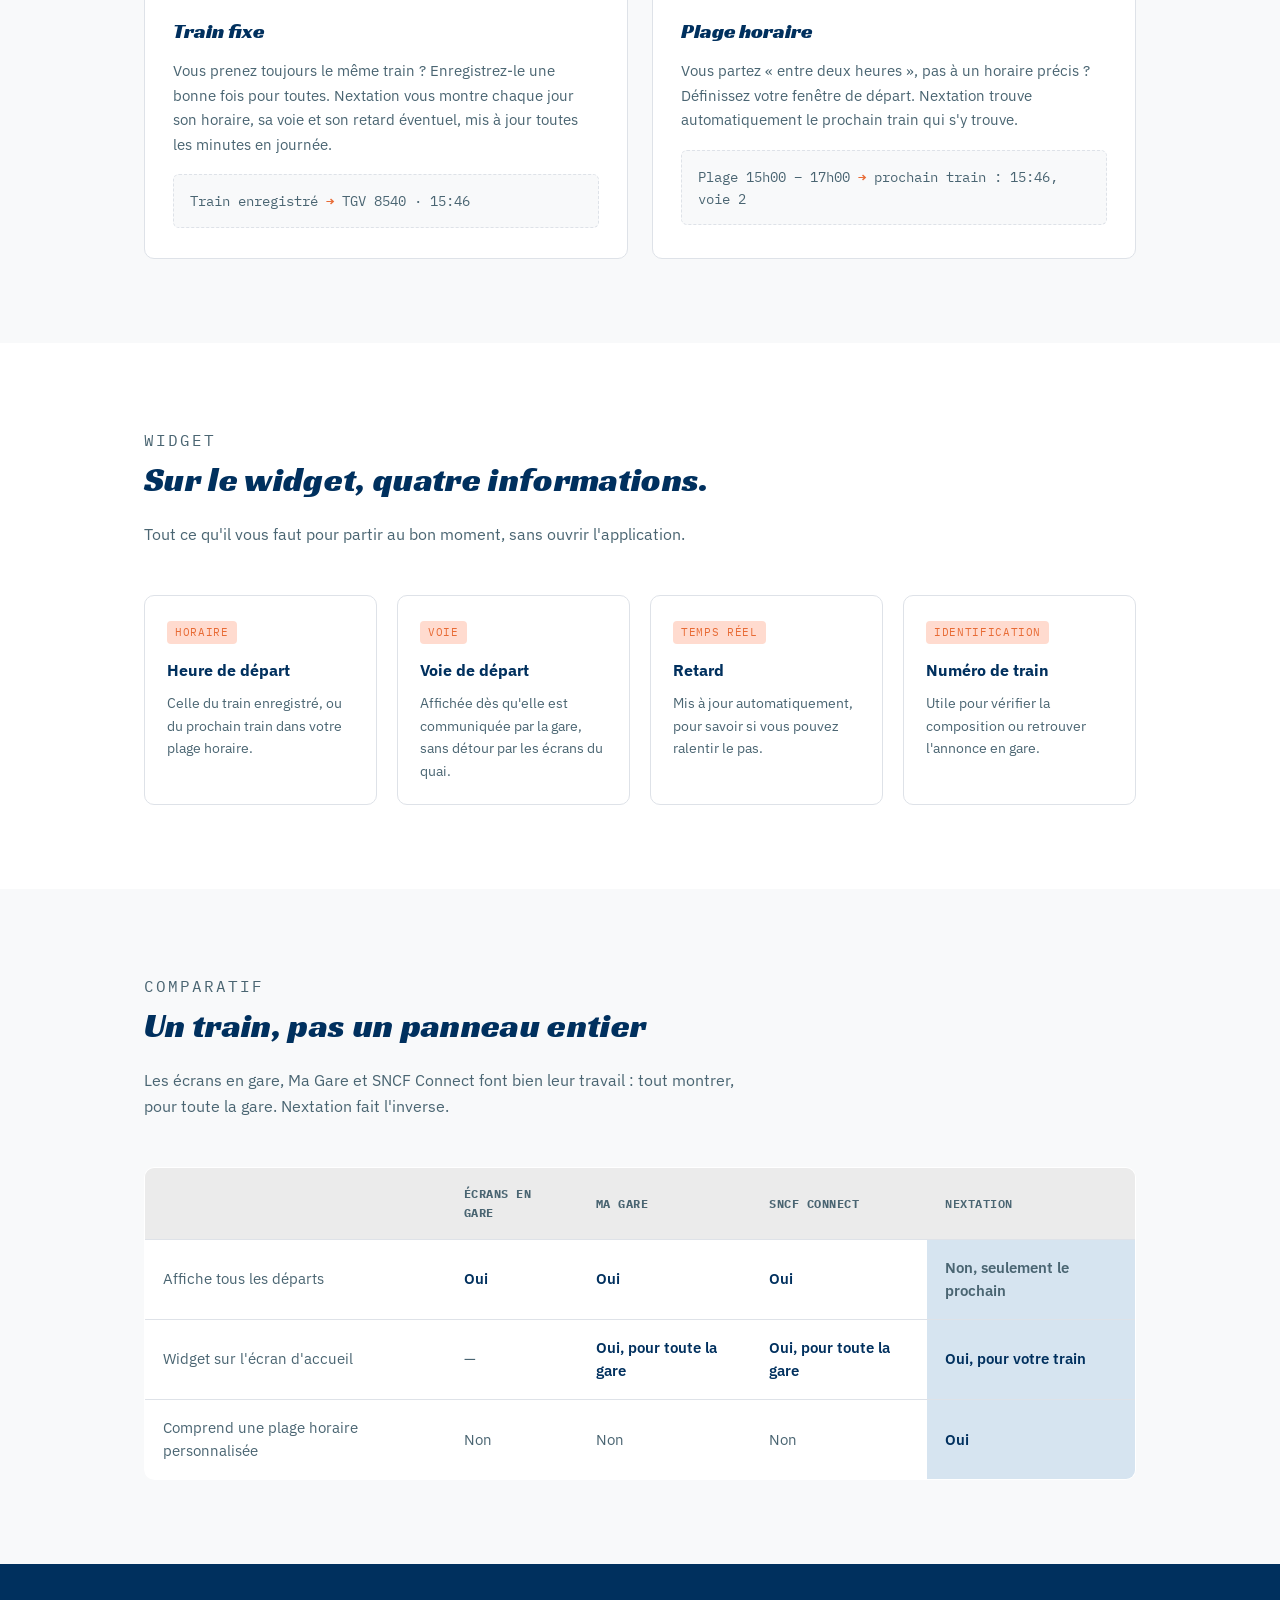
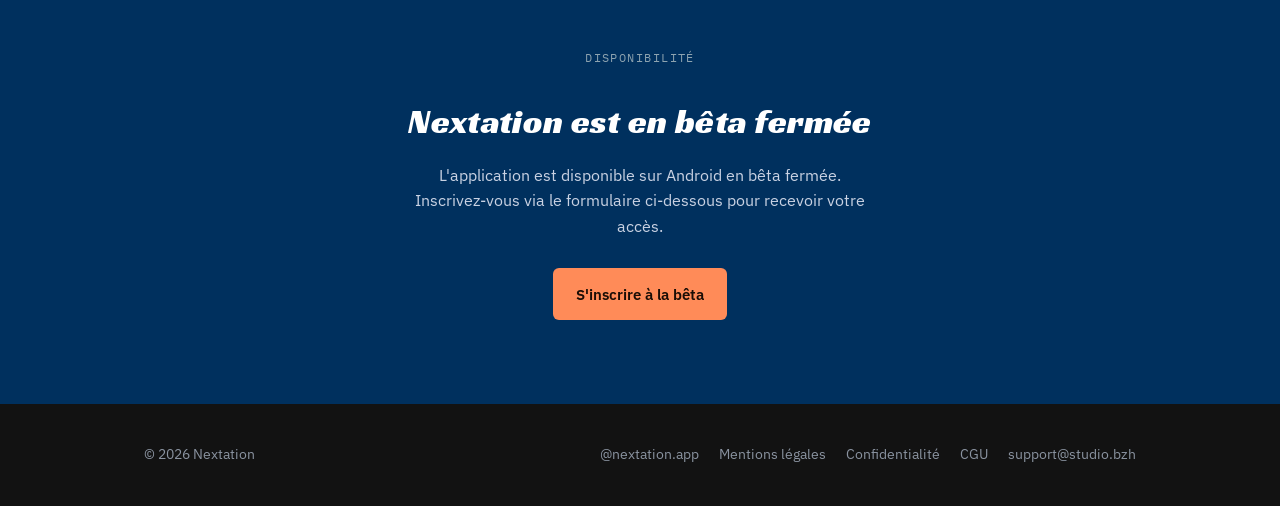
==== commit 0aaa3dcb: "Add files via upload" ====
--- a/docs/nextation/index.html
+++ b/docs/nextation/index.html
@@ -538,10 +538,10 @@
       <h1 class="display">Le prochain train.<br><em>Et c'est tout.</em></h1>
       <p class="lead">Nextation affiche l'horaire, la voie et le retard du train que vous prenez vraiment — directement sur votre écran d'accueil, sans ouvrir l'application ni éplucher le panneau des départs.</p>
       <div class="cta-row">
-        <a class="btn btn-primary" href="#cta">Bientôt sur Google Play</a>
+        <a class="btn btn-primary" href="https://forms.gle/qKKDZ3wpptzm2fVF6" target="_blank" rel="noopener">Rejoindre la bêta fermée</a>
         <a class="btn btn-ghost" href="#modes">Voir comment ça marche</a>
       </div>
-      <p class="hero-note">Disponible uniquement sur Android, pour l'instant.</p>
+      <p class="hero-note">Disponible en bêta fermée sur Android — inscription nécessaire pour l'instant.</p>
     </div>
 
     <div class="widget animate" role="img" aria-label="Aperçu du widget Nextation : voie B, TGV 8612, départ théorique 7h54 estimé 7h58, retard de 4 minutes, direction Paris Montparnasse">
@@ -691,10 +691,10 @@
 <section class="cta" id="cta">
   <div class="wrap">
     <p class="eyebrow" style="color:#8DA3B0;">Disponibilité</p>
-    <h2 class="display">Nextation arrive sur Android</h2>
-    <p>L'application est en cours de préparation pour le Google Play Store. Le lien de téléchargement remplacera ce bouton dès la mise en ligne.</p>
+    <h2 class="display">Nextation est en bêta fermée</h2>
+    <p>L'application est disponible sur Android en bêta fermée. Inscrivez-vous via le formulaire ci-dessous pour recevoir votre accès.</p>
     <div class="cta-row">
-      <a class="btn btn-primary" href="#top">Bientôt disponible</a>
+      <a class="btn btn-primary" href="https://forms.gle/qKKDZ3wpptzm2fVF6" target="_blank" rel="noopener">S'inscrire à la bêta</a>
     </div>
   </div>
 </section>
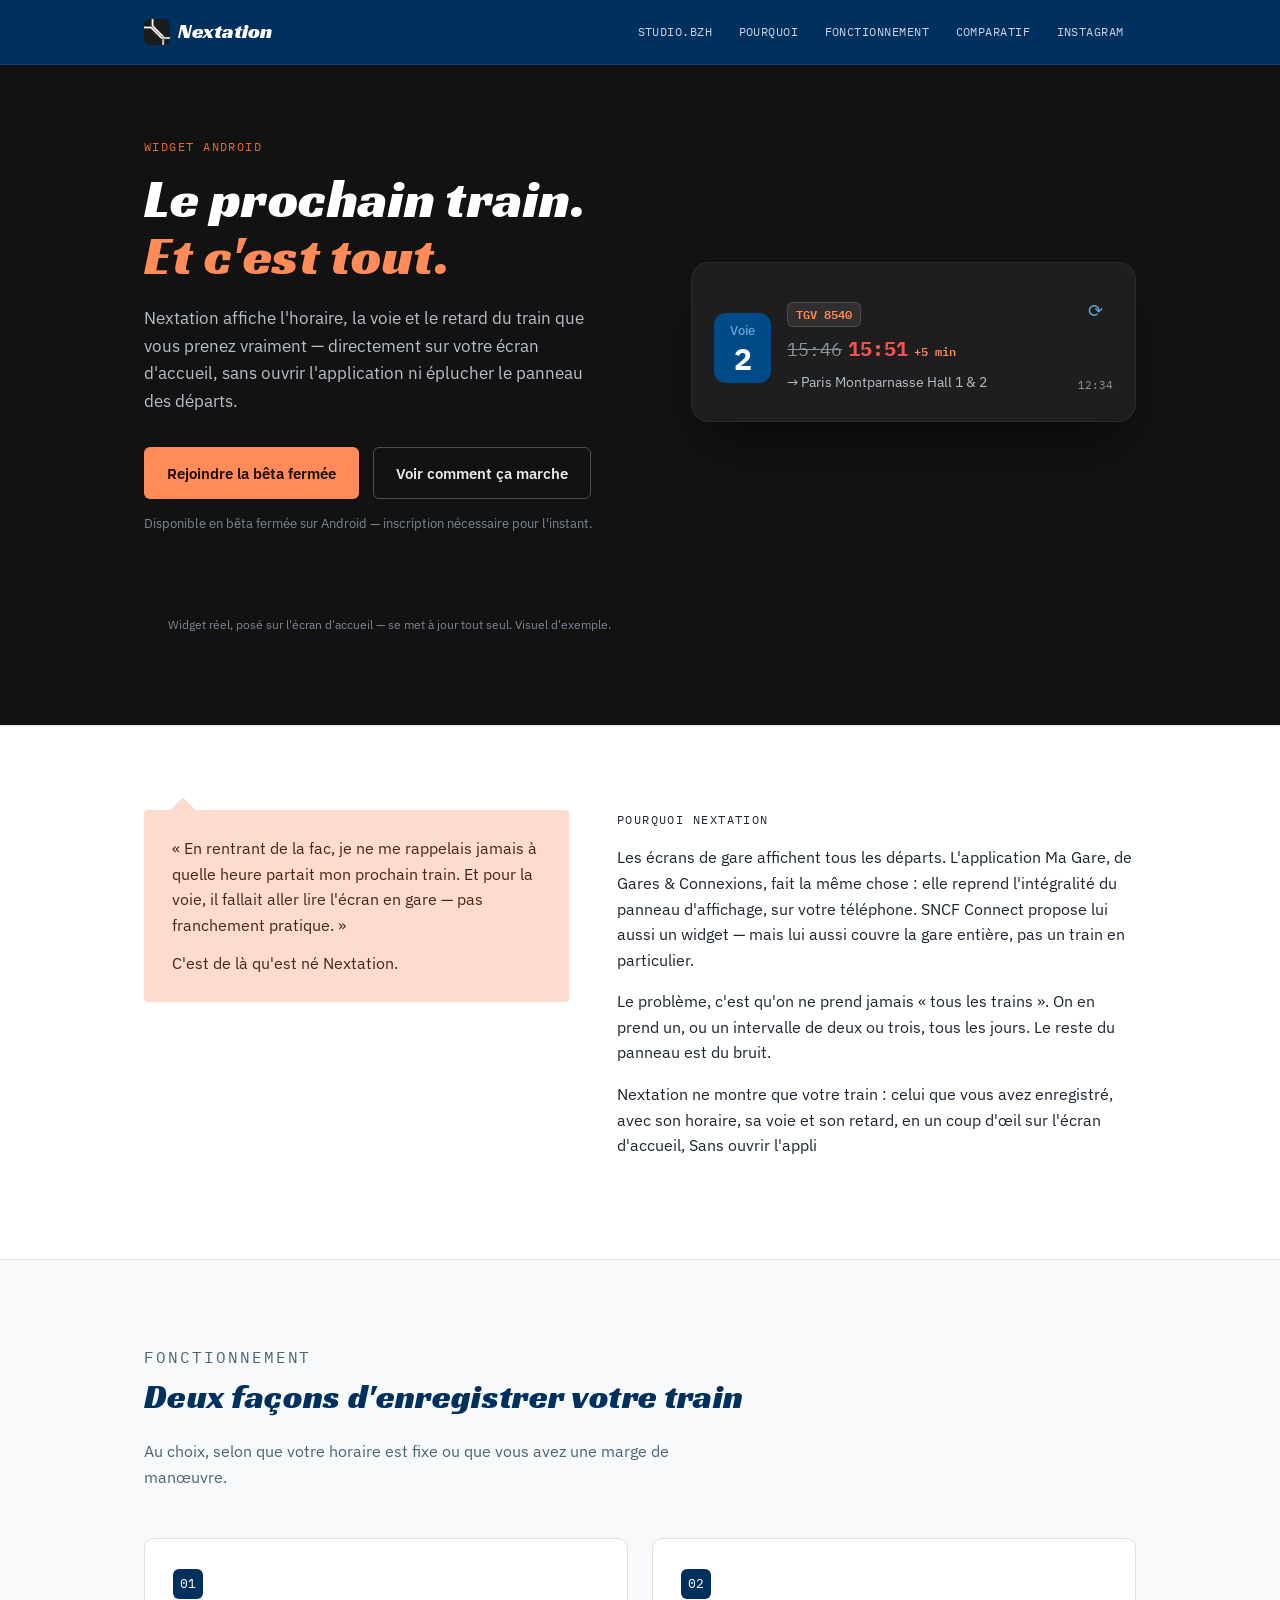
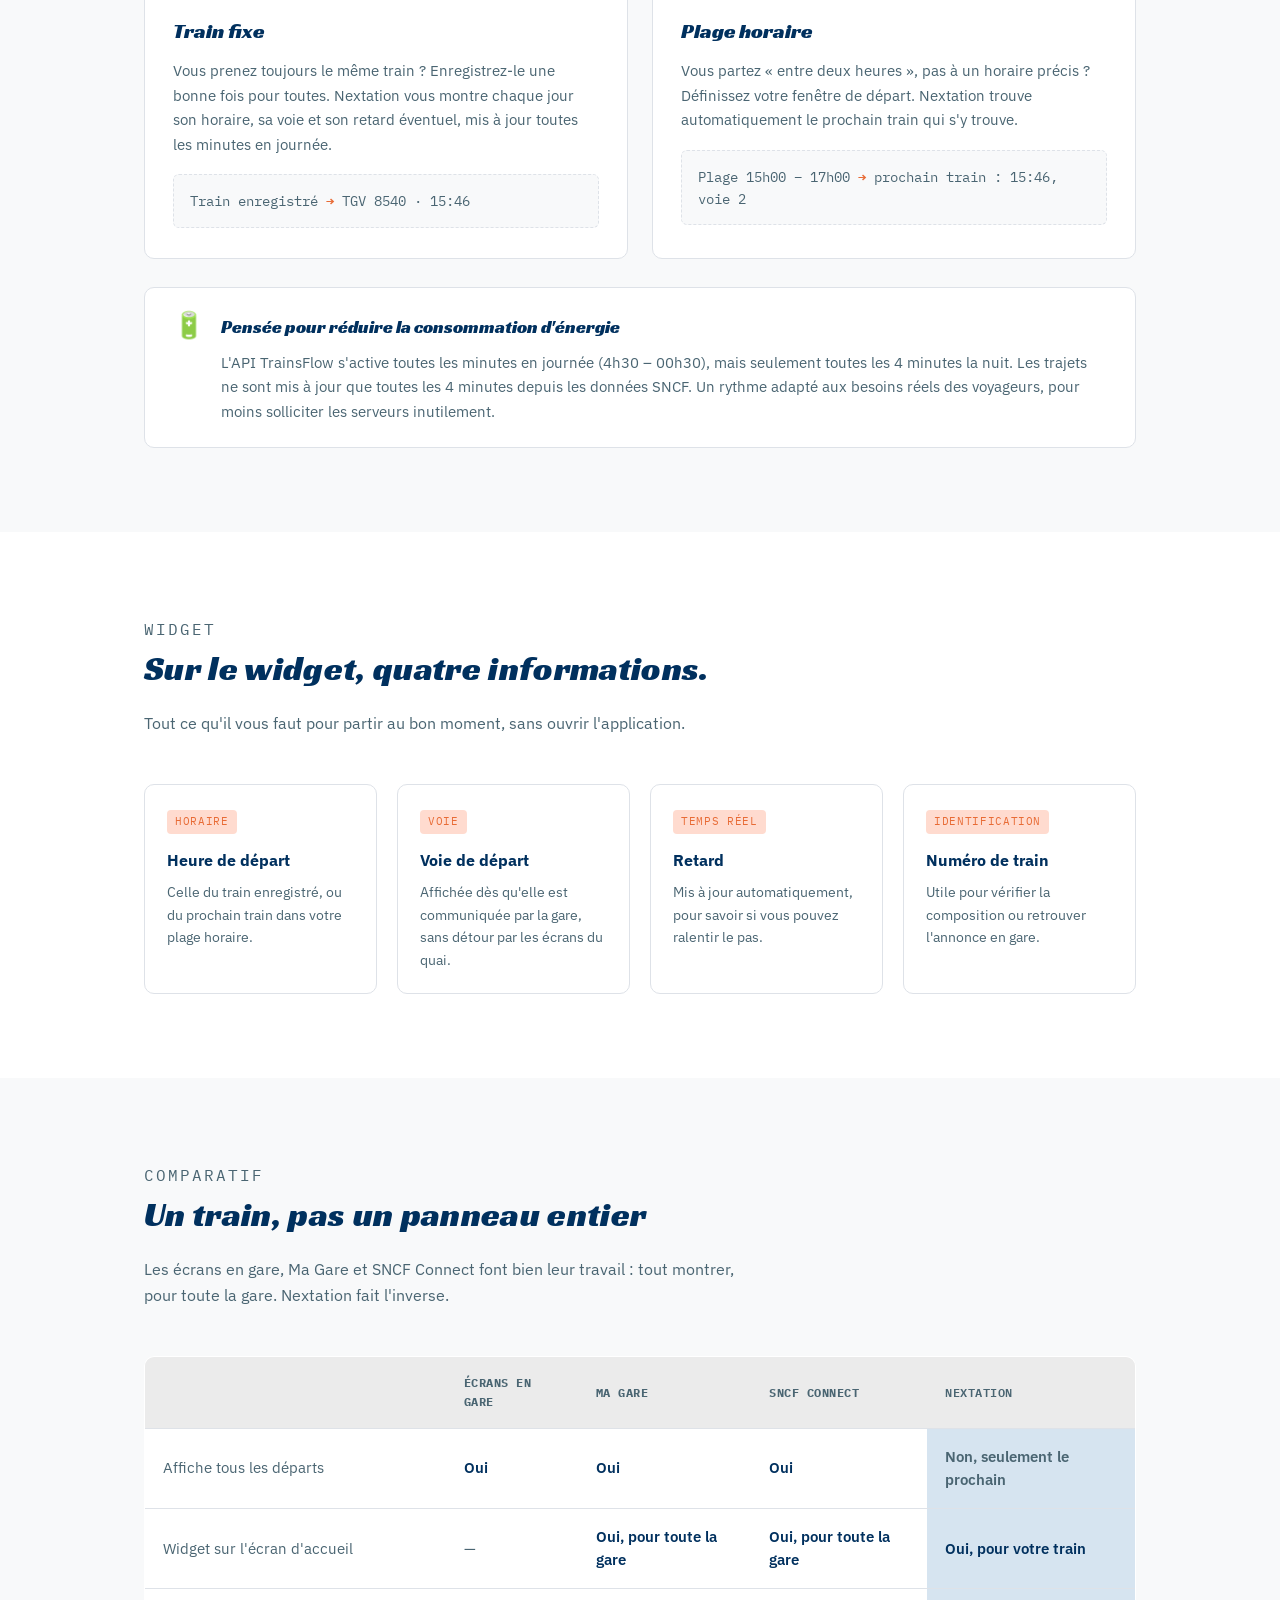
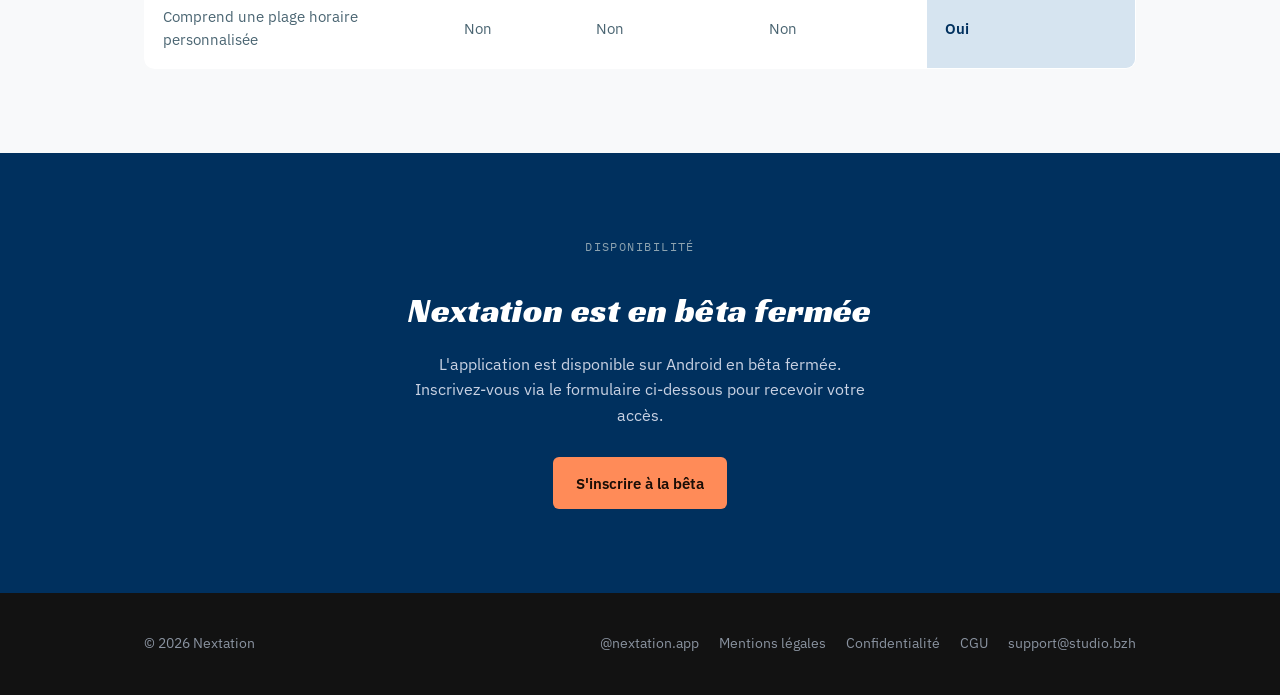
==== commit ffb1cc3f: "Add files via upload" ====
--- a/docs/nextation/index.html
+++ b/docs/nextation/index.html
@@ -605,6 +605,14 @@
         <h3>Plage horaire</h3>
         <p>Vous partez « entre deux heures », pas à un horaire précis ? Définissez votre fenêtre de départ. Nextation trouve automatiquement le prochain train qui s'y trouve.</p>
         <div class="mode-example">Plage 15h00 – 17h00 <span class="arrow">→</span> prochain train : 15:46, voie 2</div>
+      </div>
+    </div>
+
+    <div class="energy-note" style="margin-top: 28px; background: var(--surface); border: 1px solid var(--line); border-radius: 10px; padding: 24px 28px; display: flex; gap: 16px; align-items: flex-start;">
+      <span style="font-size: 1.6rem; line-height: 1; flex-shrink: 0;">🔋</span>
+      <div>
+        <h4 style="font-family: 'Racing Sans One', sans-serif; font-weight: 400; font-size: 1.15rem; color: var(--navy); margin: 0 0 8px;">Pensée pour réduire la consommation d'énergie</h4>
+        <p style="color: var(--ink-muted); margin: 0; font-size: 0.96rem;">L'API TrainsFlow s'active toutes les minutes en journée (4h30 – 00h30), mais seulement toutes les 4 minutes la nuit. Les trajets ne sont mis à jour que toutes les 4 minutes depuis les données SNCF. Un rythme adapté aux besoins réels des voyageurs, pour moins solliciter les serveurs inutilement.</p>
       </div>
     </div>
   </div>
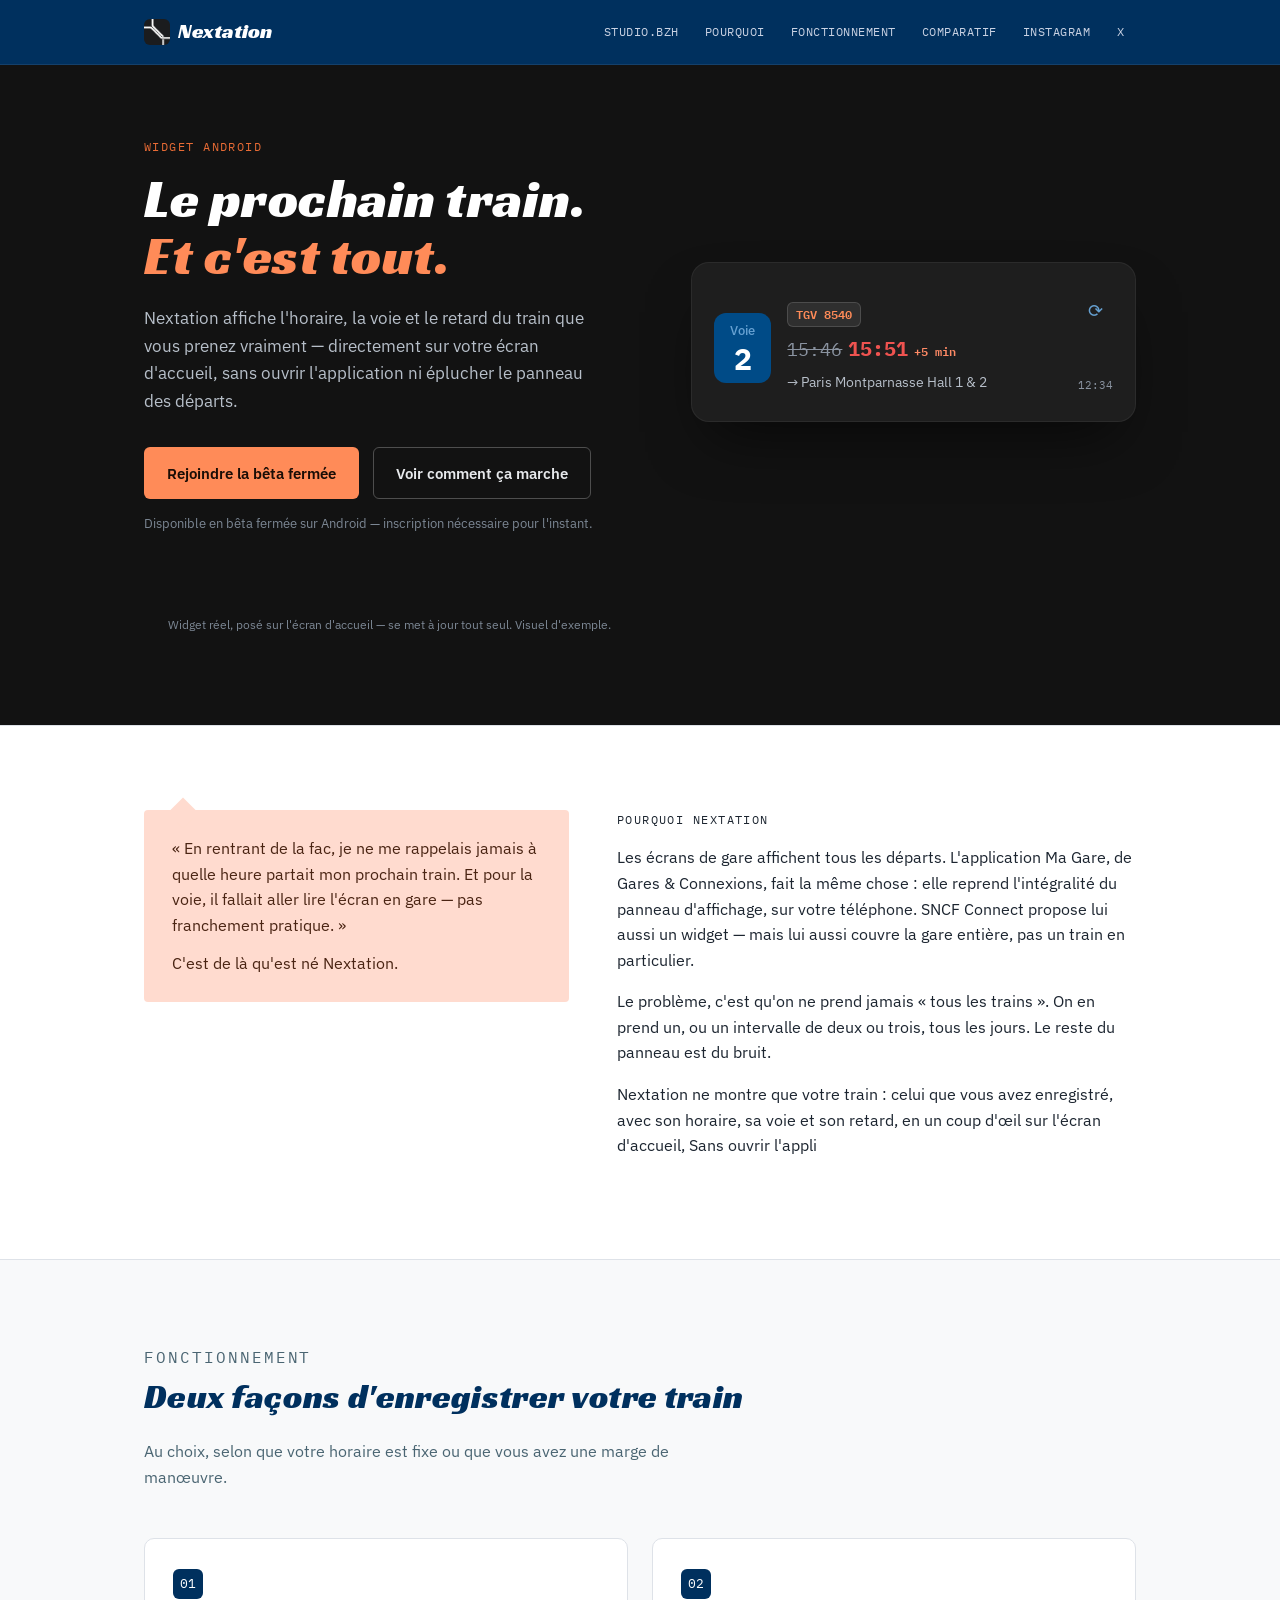
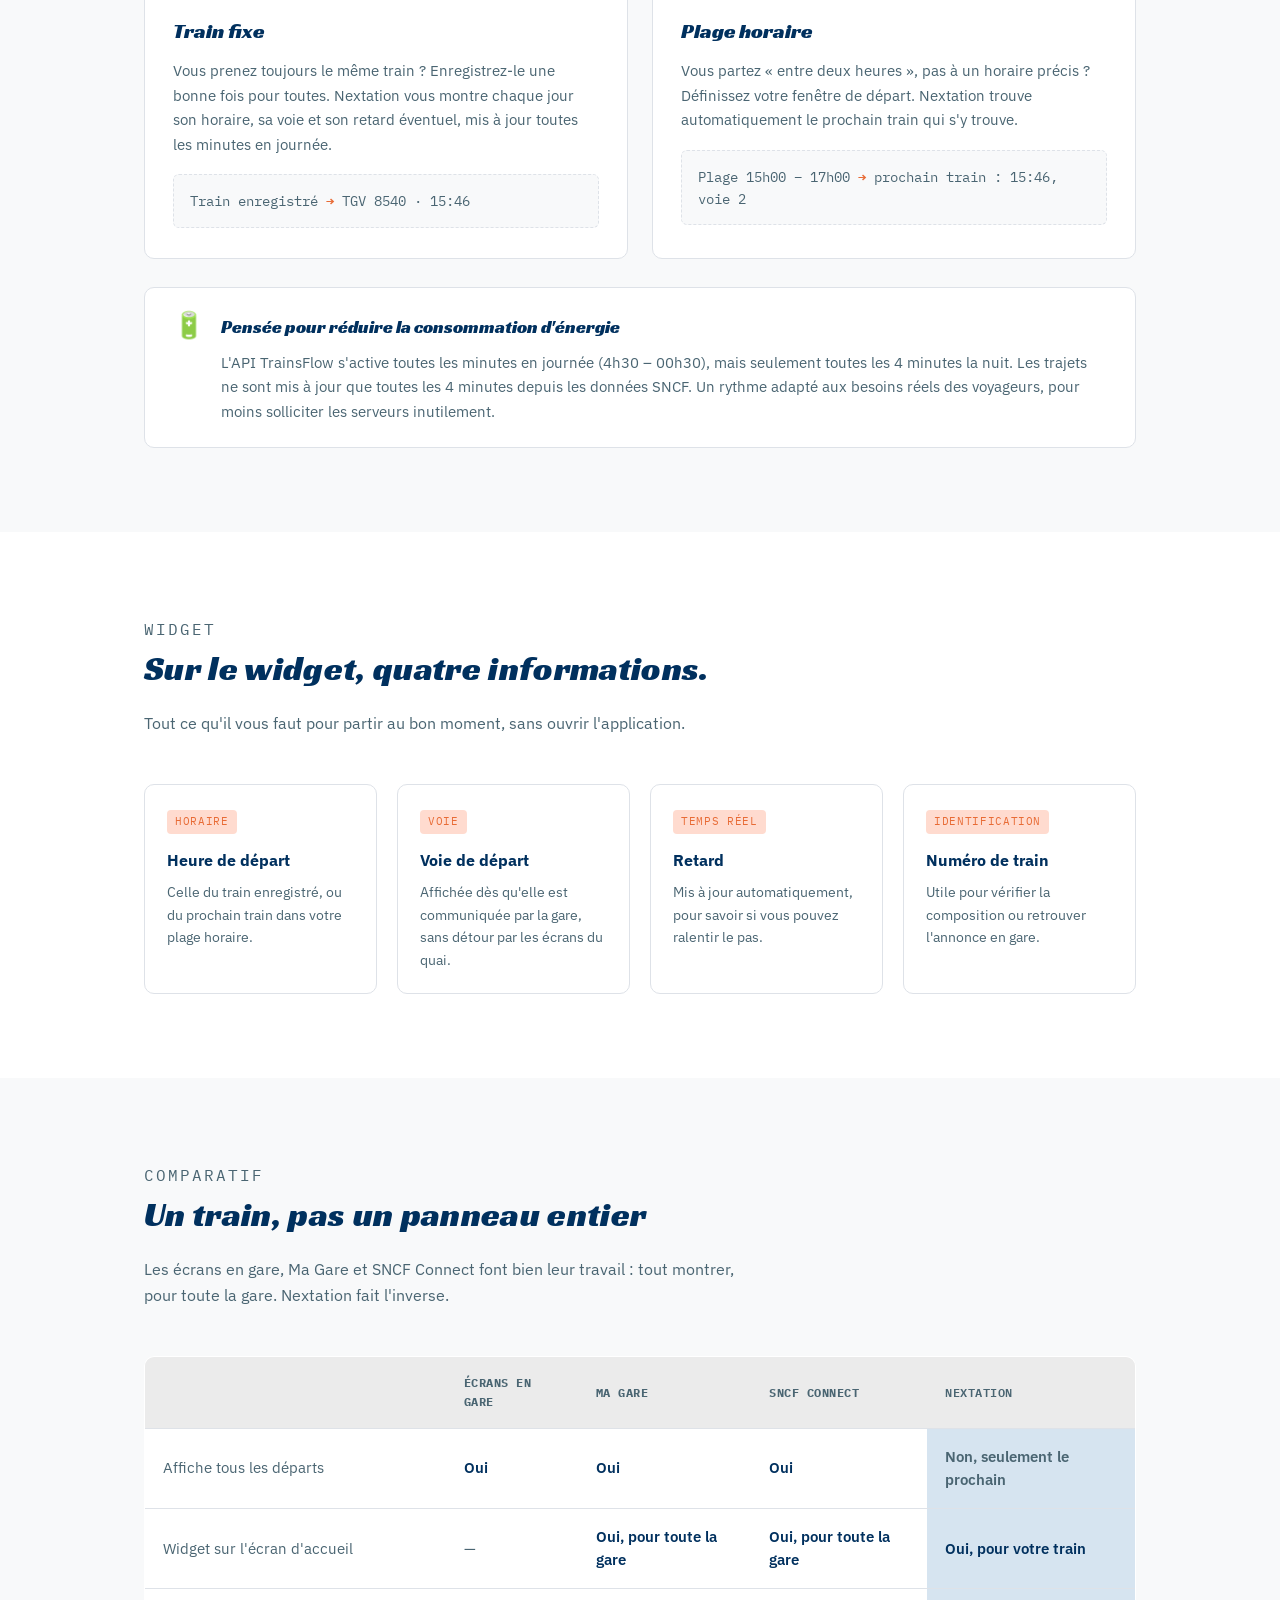
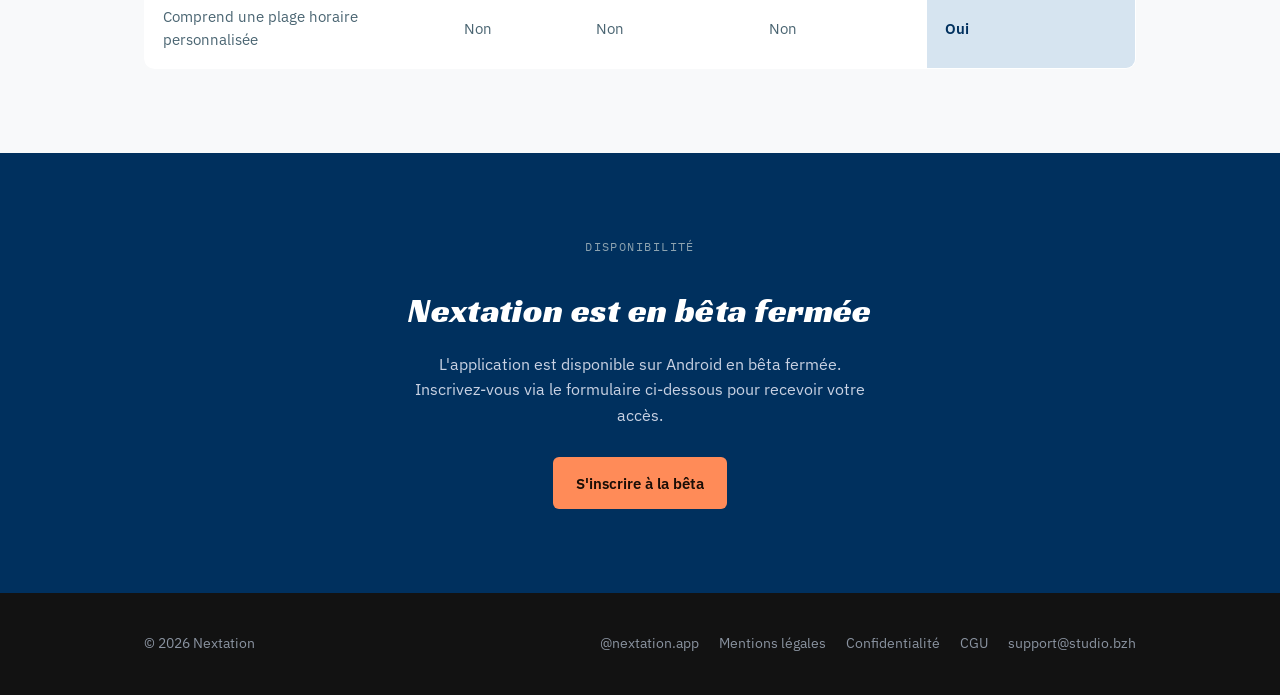
==== commit 1b8f1e58: "Update Instagram and add X links in index.html" ====
--- a/docs/nextation/index.html
+++ b/docs/nextation/index.html
@@ -526,7 +526,8 @@
       <a href="#genesis">Pourquoi</a>
       <a href="#modes">Fonctionnement</a>
       <a href="#comparaison">Comparatif</a>
-      <a href="https://www.instagram.com/nextation.app" target="_blank" rel="noopener">Instagram</a>
+      <a href="https://www.instagram.com/withnextation" target="_blank" rel="noopener">Instagram</a>
+      <a href="https://x.com/TheNextationApp" target="_blank" rel="noopener">X</a>
     </div>
   </div>
 </nav>
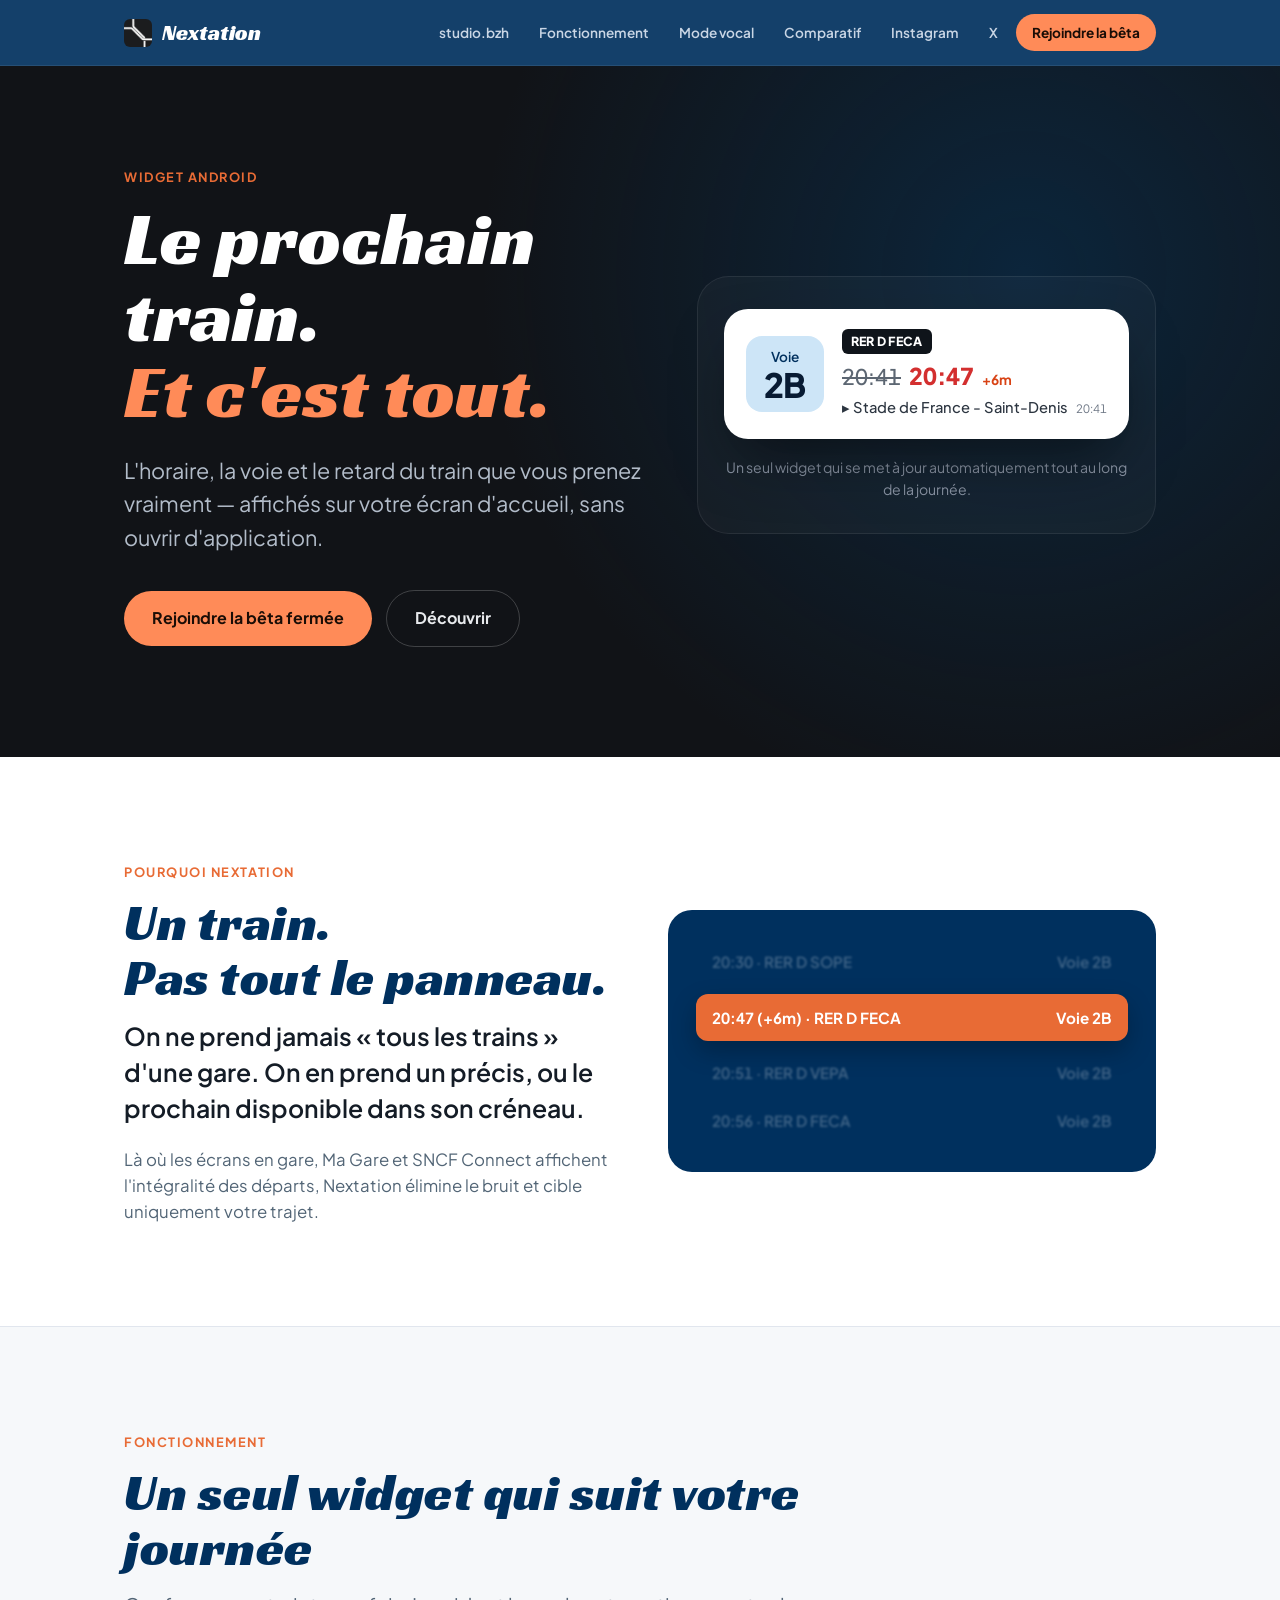
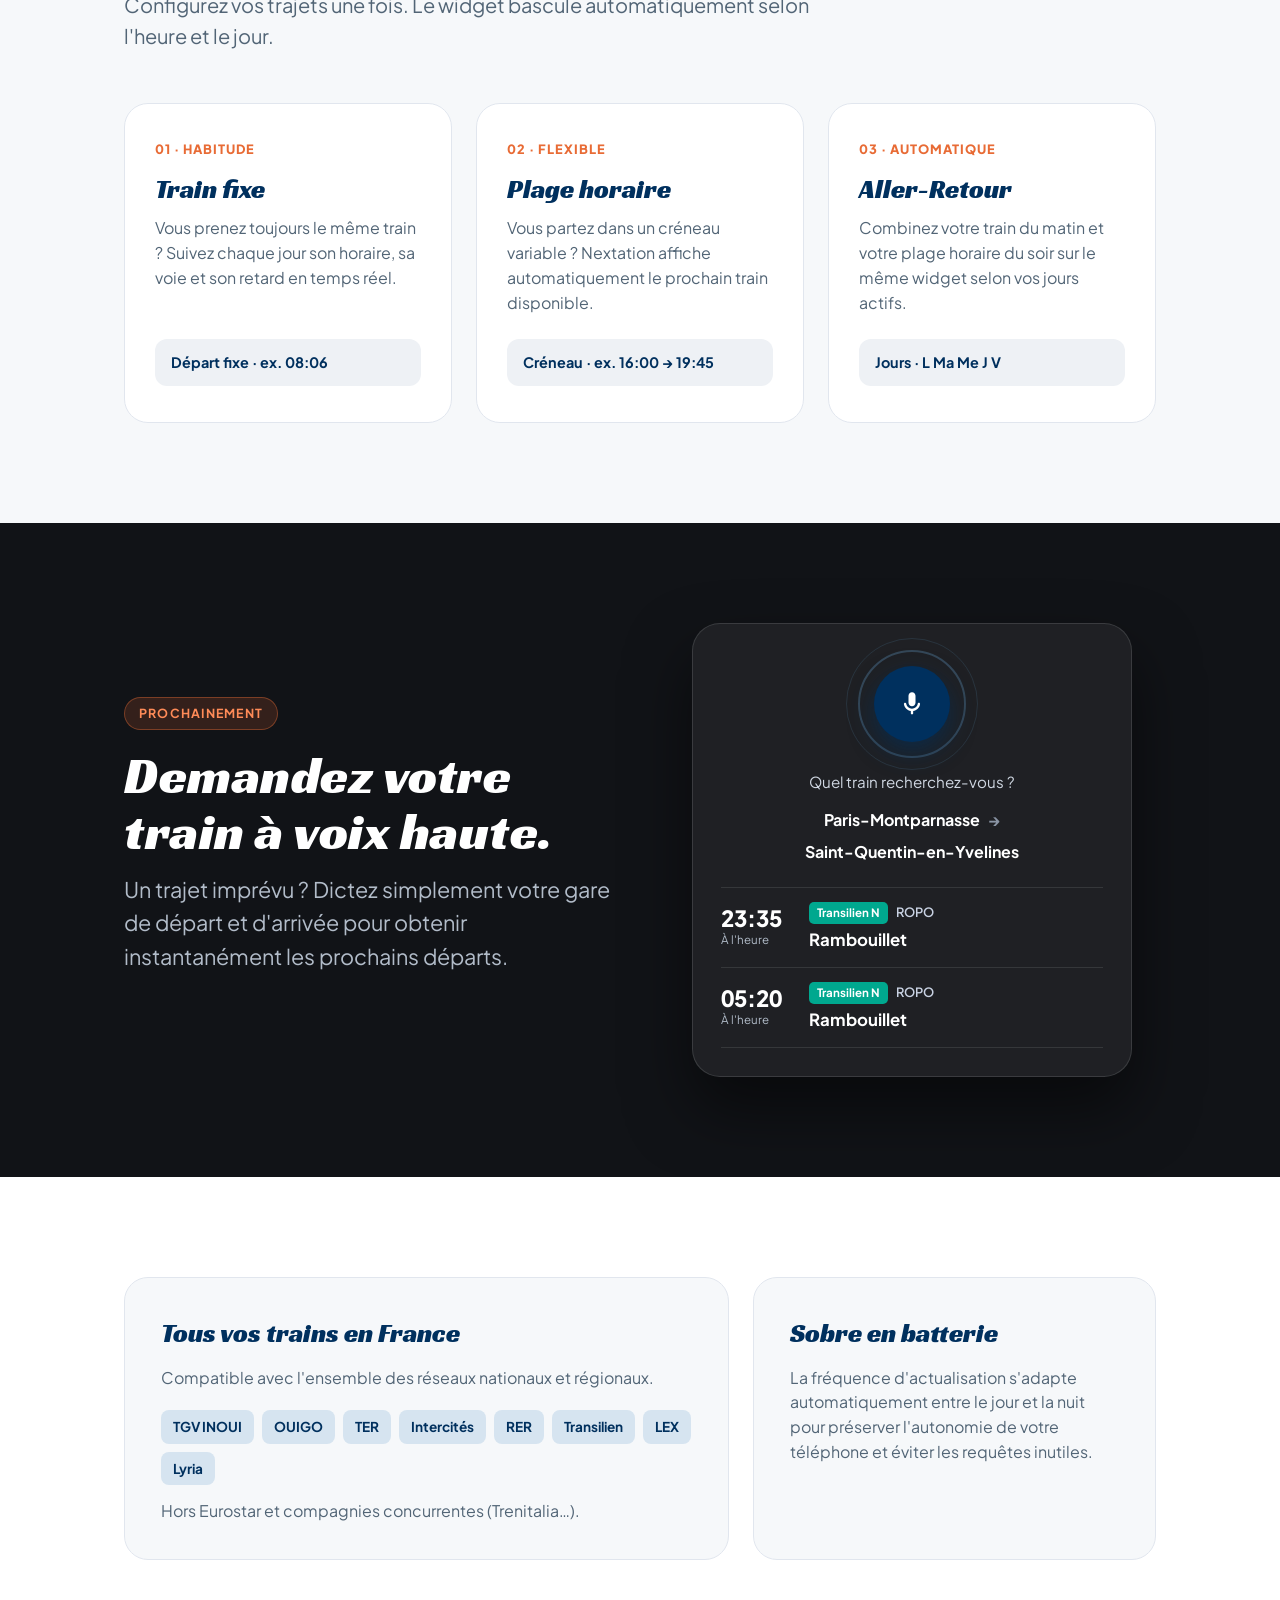
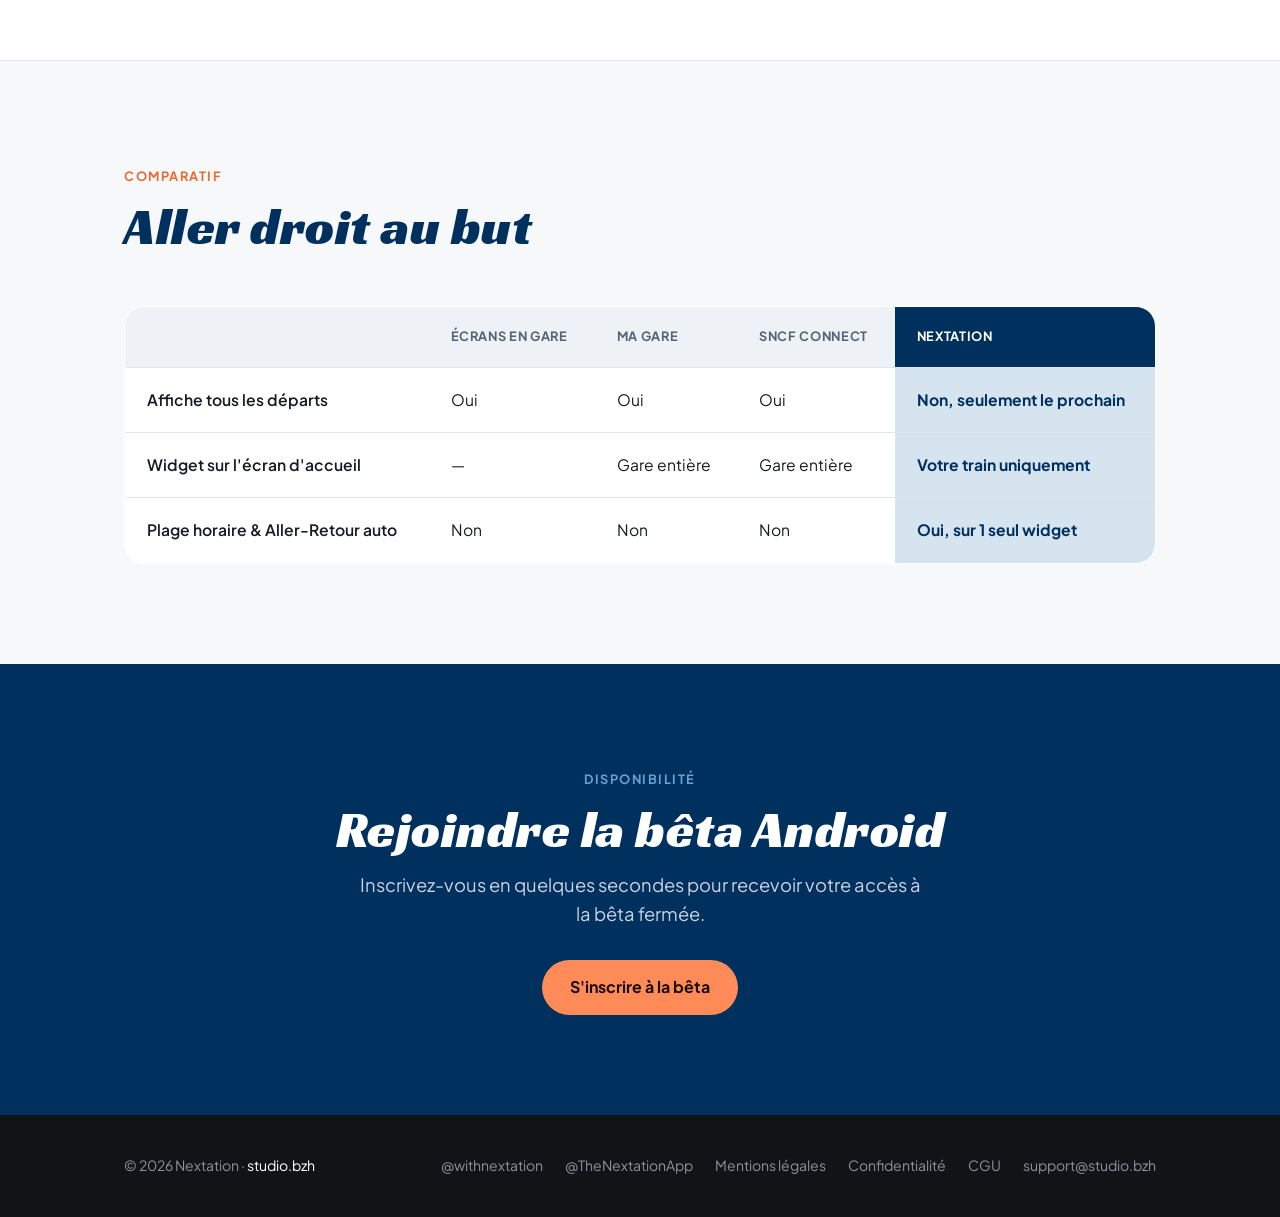
==== commit 01ead48a: "Add files via upload" ====
--- a/docs/nextation/index.html
+++ b/docs/nextation/index.html
@@ -8,27 +8,27 @@
 <link rel="icon" type="image/png" sizes="16x16" href="favicon_16.png">
 <meta name="description" content="Nextation affiche l'horaire, la voie et le retard du train que vous prenez vraiment, directement sur le widget Android de votre écran d'accueil.">
 <link rel="preconnect" href="https://fonts.googleapis.com">
+<link rel="preconnect" href="https://fonts.gstatic.com" crossorigin>
+<link href="https://fonts.googleapis.com/css2?family=Plus+Jakarta+Sans:wght@400;500;600;700;800&family=Racing+Sans+One&display=swap" rel="stylesheet">
 <style>
-@import url('https://fonts.googleapis.com/css2?family=Racing+Sans+One&family=IBM+Plex+Sans:wght@400;500;600;700&family=IBM+Plex+Mono:wght@500;600&display=swap');
-
 :root {
   --navy: #00305E;
   --navy-container: #D6E4F0;
   --secondary: #4A6572;
   --accent: #E86B35;
   --accent-container: #FFDBCF;
-  --bg: #F8F9FA;
+  --bg: #F6F8FA;
   --surface: #FFFFFF;
-  --surface-variant: #EBEBEB;
-  --ink: #1C2530;
-  --ink-muted: #4A6572;
-  --line: #DEE2E8;
-
-  --night-bg: #121212;
-  --night-surface: #1E1E1E;
-  --night-surface-variant: #2D2D2D;
+  --surface-variant: #EEF1F5;
+  --ink: #141C26;
+  --ink-muted: #526576;
+  --line: #E1E6EE;
+
+  --night-bg: #111317;
+  --night-surface: #1B1E24;
   --night-blue: #66A1D2;
   --night-accent: #FF8B58;
+  --rer-teal: #00A88F;
 }
 
 * { box-sizing: border-box; }
@@ -39,107 +39,140 @@
   overflow-x: hidden;
   background: var(--bg);
   color: var(--ink);
-  font-family: 'IBM Plex Sans', -apple-system, BlinkMacSystemFont, sans-serif;
-  font-size: 16px;
-  line-height: 1.6;
+  font-family: 'Plus Jakarta Sans', -apple-system, BlinkMacSystemFont, sans-serif;
+  font-size: 17px;
+  line-height: 1.55;
   -webkit-font-smoothing: antialiased;
 }
 a { color: inherit; }
-a:focus-visible, button:focus-visible {
-  outline: 2px solid var(--night-blue);
-  outline-offset: 3px;
-}
 img, svg { max-width: 100%; display: block; }
+
 .wrap {
-  max-width: 1040px;
+  max-width: 1080px;
   margin: 0 auto;
   padding: 0 24px;
 }
+
 .display {
   font-family: 'Racing Sans One', sans-serif;
   font-weight: 400;
   letter-spacing: 0.01em;
 }
-.mono {
-  font-family: 'IBM Plex Mono', monospace;
-  font-variant-numeric: tabular-nums;
-}
+
 .eyebrow {
-  font-family: 'IBM Plex Mono', monospace;
-  font-size: 0.75rem;
+  font-size: 0.8rem;
+  font-weight: 700;
   text-transform: uppercase;
   letter-spacing: 0.12em;
   color: var(--accent);
-  margin: 0 0 14px;
+  margin: 0 0 12px;
+  display: inline-block;
+}
+
+/* ---------- ANIMATIONS AU SCROLL ---------- */
+.reveal {
+  opacity: 0;
+  transform: translateY(28px);
+  transition: opacity 0.7s cubic-bezier(0.16, 1, 0.3, 1), transform 0.7s cubic-bezier(0.16, 1, 0.3, 1);
+  will-change: opacity, transform;
+}
+.reveal.is-visible {
+  opacity: 1;
+  transform: translateY(0);
+}
+.delay-1 { transition-delay: 0.1s; }
+.delay-2 { transition-delay: 0.2s; }
+.delay-3 { transition-delay: 0.3s; }
+
+@media (prefers-reduced-motion: reduce) {
+  .reveal {
+    opacity: 1;
+    transform: none;
+    transition: none;
+  }
 }
 
 /* ---------- NAV ---------- */
 .nav {
   position: sticky;
   top: 0;
-  z-index: 20;
-  background: var(--navy);
+  z-index: 50;
+  background: rgba(0, 48, 94, 0.92);
+  backdrop-filter: blur(14px);
   border-bottom: 1px solid rgba(255,255,255,0.08);
 }
 .nav-inner {
-  max-width: 1040px;
+  max-width: 1080px;
   margin: 0 auto;
   padding: 14px 24px;
   display: flex;
   align-items: center;
   justify-content: space-between;
-  gap: 10px;
+  gap: 12px;
   flex-wrap: wrap;
 }
 .brand {
   font-family: 'Racing Sans One', sans-serif;
-  font-size: 1.3rem;
+  font-size: 1.4rem;
   color: #fff;
   text-decoration: none;
   display: flex;
   align-items: center;
-  gap: 8px;
+  gap: 10px;
 }
 .brand-logo {
-  height: 26px;
+  height: 28px;
   width: auto;
   border-radius: 6px;
-  display: block;
 }
 .nav-links {
   display: flex;
   flex-wrap: wrap;
-  gap: 2px;
-  font-family: 'IBM Plex Mono', monospace;
-  font-size: 0.78rem;
-  text-transform: uppercase;
-  letter-spacing: 0.04em;
+  align-items: center;
+  gap: 6px;
+  font-size: 0.85rem;
+  font-weight: 600;
 }
 .nav-links a {
-  color: #C9D2E3;
+  color: #C9D6E5;
   text-decoration: none;
   padding: 8px 12px;
-  border-radius: 3px;
-}
-.nav-links a:hover { color: #fff; background: rgba(255,255,255,0.08); }
-
-/* ---------- HERO (night platform) ---------- */
+  border-radius: 8px;
+  transition: all 0.2s ease;
+}
+.nav-links a:hover {
+  color: #fff;
+  background: rgba(255,255,255,0.08);
+}
+.nav-links a.nav-cta {
+  background: var(--night-accent);
+  color: #1A0D06;
+  font-weight: 700;
+  border-radius: 999px;
+  padding: 8px 16px;
+}
+.nav-links a.nav-cta:hover {
+  background: #FFA176;
+}
+
+/* ---------- HERO ---------- */
 .hero {
-  background: var(--night-bg);
-  color: #E7E9EC;
-  padding: 72px 0 90px;
-  overflow: hidden;
+  background:
+    radial-gradient(circle at 80% 30%, rgba(0, 75, 135, 0.32), transparent 48%),
+    var(--night-bg);
+  color: #F3F5F8;
+  padding: 96px 0 110px;
 }
 .hero-inner {
   display: grid;
-  grid-template-columns: 1.05fr 0.95fr;
+  grid-template-columns: 1.1fr 0.9fr;
   gap: 56px;
   align-items: center;
 }
 .hero h1 {
-  font-size: clamp(2.2rem, 4.2vw, 3.3rem);
-  line-height: 1.08;
-  margin: 0 0 20px;
+  font-size: clamp(3rem, 6vw, 4.7rem);
+  line-height: 1.02;
+  margin: 0 0 24px;
   color: #fff;
 }
 .hero h1 em {
@@ -147,318 +180,525 @@
   color: var(--night-accent);
 }
 .hero p.lead {
-  font-size: 1.08rem;
-  color: #B7BFC9;
-  max-width: 46ch;
-  margin: 0 0 32px;
-}
-.cta-row { display: flex; gap: 14px; flex-wrap: wrap; align-items: center; }
+  font-size: clamp(1.15rem, 2vw, 1.35rem);
+  color: #B2BCC9;
+  max-width: 40ch;
+  margin: 0 0 36px;
+  font-weight: 400;
+}
+.cta-row {
+  display: flex;
+  gap: 14px;
+  flex-wrap: wrap;
+  align-items: center;
+}
 .btn {
   display: inline-flex;
   align-items: center;
   gap: 8px;
-  padding: 13px 22px;
-  border-radius: 6px;
-  font-weight: 600;
-  font-size: 0.95rem;
+  padding: 15px 28px;
+  border-radius: 999px;
+  font-weight: 700;
+  font-size: 1rem;
   text-decoration: none;
-  border: 1px solid transparent;
-  cursor: pointer;
+  transition: all 0.25s ease;
 }
 .btn-primary {
   background: var(--night-accent);
   color: #1A0D06;
 }
-.btn-primary:hover { background: #ffa176; }
+.btn-primary:hover {
+  background: #ffa176;
+  transform: translateY(-2px);
+}
 .btn-ghost {
   color: #E7E9EC;
-  border-color: rgba(255,255,255,0.25);
-}
-.btn-ghost:hover { border-color: rgba(255,255,255,0.6); }
-.hero-note {
-  margin-top: 14px;
-  font-size: 0.82rem;
-  color: #7C8794;
-}
-
-/* ---------- Split-flap widget mock ---------- */
-.widget {
-  background: var(--night-surface);
-  border-radius: 18px;
-  padding: 22px 22px 26px;
-  border: 1px solid rgba(255,255,255,0.06);
-  box-shadow: 0 30px 60px -20px rgba(0,0,0,0.6);
-}
-.widget-head {
-  display: flex;
-  justify-content: space-between;
-  align-items: center;
-  margin-bottom: 16px;
-}
-.widget-caption {
-  margin: 12px 4px 0;
-  font-size: 0.78rem;
-  color: #7C8794;
-  text-align: center;
-}
-.widget-body {
-  display: flex;
-  align-items: center;
-  gap: 16px;
-}
-.widget-voie {
-  background: #004B87;
-  border-radius: 12px;
-  padding: 8px 16px;
+  border: 1px solid rgba(255,255,255,0.2);
+}
+.btn-ghost:hover {
+  border-color: rgba(255,255,255,0.5);
+  background: rgba(255,255,255,0.05);
+}
+
+/* ---------- WIDGET RER STATIQUE (FIDÈLE À LA CAPTURE) ---------- */
+.widget-showcase {
+  background: rgba(255, 255, 255, 0.03);
+  border: 1px solid rgba(255, 255, 255, 0.08);
+  border-radius: 32px;
+  padding: 32px 26px;
+}
+.widget-card {
+  background: #FFFFFF;
+  color: #141C26;
+  border-radius: 24px;
+  padding: 20px 22px;
+  box-shadow: 0 28px 60px -15px rgba(0,0,0,0.55);
+  display: flex;
+  align-items: center;
+  gap: 18px;
+  position: relative;
+}
+.w-voie {
+  background: #CDE5F7;
+  border-radius: 16px;
+  padding: 10px 18px;
   text-align: center;
   flex-shrink: 0;
-}
-.widget-voie .voie-label {
+  min-width: 78px;
+}
+.w-voie-label {
   display: block;
-  font-size: 0.8rem;
+  font-size: 0.85rem;
+  font-weight: 600;
+  color: #00305E;
+}
+.w-voie-val {
+  display: block;
+  font-size: 2.1rem;
+  font-weight: 800;
+  color: #081B33;
+  line-height: 1.05;
+  letter-spacing: -0.02em;
+}
+.w-content {
+  flex: 1;
+  min-width: 0;
+}
+.w-top {
+  display: flex;
+  justify-content: space-between;
+  align-items: center;
+  margin-bottom: 4px;
+}
+.w-badge {
+  background: #0F141A;
+  color: #FFFFFF;
+  font-size: 0.78rem;
+  font-weight: 800;
+  padding: 3px 9px;
+  border-radius: 6px;
+  letter-spacing: 0.02em;
+}
+.w-times {
+  display: flex;
+  align-items: baseline;
+  gap: 8px;
+  margin-bottom: 2px;
+  font-variant-numeric: tabular-nums;
+}
+.w-theo {
+  font-size: 1.35rem;
   font-weight: 500;
-  color: #66A1D2;
-}
-.widget-voie .voie-value {
-  display: block;
-  font-size: 1.9rem;
-  font-weight: 700;
-  color: #fff;
-  line-height: 1.1;
-}
-.widget-mid { flex: 1; min-width: 0; overflow: hidden; }
-.train-pill {
-  display: inline-block;
-  background: rgba(255,255,255,0.08);
-  border: 1px solid rgba(255,255,255,0.14);
-  border-radius: 6px;
-  padding: 2px 8px;
-  font-family: 'IBM Plex Mono', monospace;
-  font-size: 0.76rem;
-  font-weight: 600;
-  color: var(--night-accent);
-  margin-bottom: 6px;
-}
-.widget-time {
-  display: flex;
-  flex-wrap: wrap;
+  color: #5C6672;
+  text-decoration: line-through;
+}
+.w-est {
+  font-size: 1.45rem;
+  font-weight: 800;
+  color: #D32F2F;
+}
+.w-delay {
+  font-size: 0.86rem;
+  font-weight: 700;
+  color: #D84315;
+}
+.w-bottom {
+  display: flex;
+  justify-content: space-between;
   align-items: baseline;
-  row-gap: 2px;
-  column-gap: 6px;
-  margin-bottom: 4px;
-}
-.widget-time .time-theo {
-  font-family: 'IBM Plex Mono', monospace;
-  font-size: 1.15rem;
-  color: #8A93A0;
-  text-decoration: line-through;
-}
-.widget-time .time-est {
-  font-family: 'IBM Plex Mono', monospace;
-  font-size: 1.25rem;
-  font-weight: 700;
-  color: #EF5350;
-}
-.widget-time .time-delay {
-  font-family: 'IBM Plex Mono', monospace;
-  font-size: 0.78rem;
-  font-weight: 600;
-  color: #FF8A65;
-}
-.widget-direction { font-size: 0.85rem; color: #B7BFC9; }
-.widget-side {
+  gap: 8px;
+}
+.w-dir {
+  font-size: 0.92rem;
+  font-weight: 500;
+  color: #2C3540;
+  white-space: nowrap;
+  overflow: hidden;
+  text-overflow: ellipsis;
+}
+.w-sync {
+  font-size: 0.72rem;
+  color: #6E7785;
+  font-variant-numeric: tabular-nums;
   flex-shrink: 0;
-  display: flex;
-  flex-direction: column;
-  align-items: center;
-  gap: 10px;
-  align-self: stretch;
-  justify-content: space-between;
-}
-.refresh-icon {
-  color: #66A1D2;
-  font-size: 1.15rem;
-  line-height: 1;
-}
-.sync-time { font-size: 0.7rem; color: #8A93A0; }
-@keyframes flapIn {
-  0% { transform: rotateX(90deg); opacity: 0; }
-  60% { transform: rotateX(-8deg); opacity: 1; }
-  100% { transform: rotateX(0deg); opacity: 1; }
-}
-.voie-value, .time-est { transform-origin: 50% 50%; }
-.animate .voie-value, .animate .time-est { animation: flapIn 0.55s ease-out both; }
-@media (prefers-reduced-motion: reduce) {
-  .animate .voie-value, .animate .time-est { animation: none; }
-}
-
-/* ---------- SECTIONS shared ---------- */
-section { padding: 84px 0; }
-.section-head { max-width: 60ch; margin-bottom: 48px; }
+}
+.widget-caption {
+  margin: 18px 0 0;
+  font-size: 0.88rem;
+  color: #8A94A4;
+  text-align: center;
+}
+
+/* ---------- SECTIONS GÉNÉRALES ---------- */
+section { padding: 100px 0; }
+.section-head {
+  max-width: 58ch;
+  margin-bottom: 52px;
+}
 h2.display {
-  font-size: clamp(1.6rem, 3vw, 2.1rem);
+  font-size: clamp(2.2rem, 4.2vw, 3.2rem);
   color: var(--navy);
   margin: 0 0 14px;
-}
-.section-head p { color: var(--ink-muted); font-size: 1.02rem; margin: 0; }
-
-/* ---------- GENESIS ---------- */
-.genesis {
+  line-height: 1.08;
+}
+.section-head p {
+  color: var(--ink-muted);
+  font-size: clamp(1.1rem, 1.8vw, 1.25rem);
+  margin: 0;
+}
+
+/* ---------- 1. LE CONSTAT (COURT ET VISUEL) ---------- */
+.focus-section {
   background: var(--surface);
-  border-top: 1px solid var(--line);
   border-bottom: 1px solid var(--line);
 }
-.genesis-inner {
+.focus-grid {
   display: grid;
-  grid-template-columns: 0.9fr 1.1fr;
-  gap: 48px;
-  align-items: start;
-}
-.note {
-  background: var(--accent-container);
-  border-radius: 4px;
-  padding: 26px 28px;
-  position: relative;
-  font-size: 1rem;
-  color: #4A2413;
-}
-.note::before {
-  content: "";
-  position: absolute;
-  top: -8px; left: 28px;
-  width: 22px; height: 22px;
-  background: var(--accent-container);
-  transform: rotate(45deg);
-}
-.note p { margin: 0 0 12px; }
-.note p:last-child { margin-bottom: 0; }
-.note .sig {
-  font-family: 'IBM Plex Mono', monospace;
-  font-size: 0.8rem;
-  color: #7A4321;
-  margin-top: 16px;
-}
-.genesis-text p { margin: 0 0 16px; color: var(--ink); }
-.genesis-text strong { color: var(--navy); }
-.pill {
-  display: inline-block;
-  background: var(--surface-variant);
-  border-radius: 20px;
-  padding: 3px 12px;
-  font-family: 'IBM Plex Mono', monospace;
-  font-size: 0.82rem;
-}
-
-/* ---------- MODES ---------- */
+  grid-template-columns: 1fr 1fr;
+  gap: 56px;
+  align-items: center;
+}
+.big-copy {
+  font-size: clamp(1.25rem, 2.2vw, 1.55rem);
+  font-weight: 600;
+  color: var(--ink);
+  line-height: 1.45;
+  margin: 0 0 20px;
+}
+.sub-copy {
+  font-size: 1.05rem;
+  color: var(--ink-muted);
+  margin: 0;
+}
+.board-visual {
+  background: var(--navy);
+  border-radius: 24px;
+  padding: 28px;
+  color: #fff;
+}
+.board-line {
+  display: flex;
+  justify-content: space-between;
+  padding: 12px 16px;
+  border-radius: 12px;
+  font-weight: 600;
+  font-size: 0.95rem;
+  font-variant-numeric: tabular-nums;
+}
+.board-line.noise {
+  opacity: 0.25;
+  filter: blur(1px);
+}
+.board-line.highlight {
+  background: var(--accent);
+  color: #fff;
+  font-weight: 700;
+  margin: 8px 0;
+  box-shadow: 0 10px 24px rgba(0,0,0,0.25);
+}
+
+/* ---------- 2. FONCTIONNEMENT (3 CARTES IMPACTANTES) ---------- */
 .modes { background: var(--bg); }
 .mode-grid {
   display: grid;
-  grid-template-columns: 1fr 1fr;
+  grid-template-columns: repeat(3, 1fr);
   gap: 24px;
 }
 .mode-card {
   background: var(--surface);
   border: 1px solid var(--line);
-  border-radius: 10px;
-  padding: 30px 28px;
+  border-radius: 24px;
+  padding: 36px 30px;
+  display: flex;
+  flex-direction: column;
+  justify-content: space-between;
 }
 .mode-num {
-  display: inline-flex;
-  align-items: center;
-  justify-content: center;
-  width: 30px; height: 30px;
-  border-radius: 6px;
-  background: var(--navy);
-  color: #fff;
-  font-family: 'IBM Plex Mono', monospace;
-  font-size: 0.82rem;
-  margin-bottom: 16px;
+  font-size: 0.8rem;
+  font-weight: 800;
+  color: var(--accent);
+  text-transform: uppercase;
+  letter-spacing: 0.08em;
+  margin-bottom: 14px;
+  display: block;
 }
 .mode-card h3 {
   font-family: 'Racing Sans One', sans-serif;
   font-weight: 400;
-  font-size: 1.3rem;
+  font-size: 1.65rem;
   color: var(--navy);
-  margin: 0 0 10px;
-}
-.mode-card p { color: var(--ink-muted); margin: 0 0 18px; font-size: 0.96rem; }
-.mode-example {
+  margin: 0 0 12px;
+  line-height: 1.15;
+}
+.mode-card p {
+  color: var(--ink-muted);
+  margin: 0 0 24px;
+  font-size: 1rem;
+}
+.mode-pill {
+  background: var(--surface-variant);
+  border-radius: 12px;
+  padding: 12px 16px;
+  font-size: 0.9rem;
+  font-weight: 700;
+  color: var(--navy);
+}
+
+/* ---------- 3. MODE VOCAL (PROCHAINEMENT) ---------- */
+.voice-section {
+  background: var(--night-bg);
+  color: #fff;
+  overflow: hidden;
+}
+.voice-grid {
+  display: grid;
+  grid-template-columns: 1fr 1fr;
+  gap: 56px;
+  align-items: center;
+}
+.voice-section h2.display {
+  color: #fff;
+}
+.voice-section .section-lead {
+  font-size: clamp(1.15rem, 2vw, 1.35rem);
+  color: #B2BCC9;
+  margin: 0 0 28px;
+}
+.soon-pill {
+  display: inline-flex;
+  align-items: center;
+  gap: 8px;
+  background: rgba(232, 107, 53, 0.16);
+  border: 1px solid rgba(232, 107, 53, 0.4);
+  color: var(--night-accent);
+  font-size: 0.78rem;
+  font-weight: 700;
+  text-transform: uppercase;
+  letter-spacing: 0.1em;
+  padding: 6px 14px;
+  border-radius: 999px;
+  margin-bottom: 18px;
+}
+
+/* Mockup fidèle de l'écran vocal (Captures 7 & 8) */
+.voice-mockup {
+  background: rgba(255, 255, 255, 0.06);
+  backdrop-filter: blur(20px);
+  border: 1px solid rgba(255, 255, 255, 0.12);
+  border-radius: 28px;
+  padding: 36px 28px 28px;
+  text-align: center;
+  max-width: 440px;
+  margin: 0 auto;
+  box-shadow: 0 32px 64px rgba(0, 0, 0, 0.5);
+}
+.mic-wrapper {
+  position: relative;
+  width: 88px;
+  height: 88px;
+  margin: 0 auto 22px;
+  display: flex;
+  align-items: center;
+  justify-content: center;
+}
+.mic-ring {
+  position: absolute;
+  inset: -10px;
+  border-radius: 50%;
+  border: 2px solid rgba(102, 161, 210, 0.3);
+  animation: pulseRing 2.4s infinite ease-out;
+}
+.mic-ring-2 {
+  position: absolute;
+  inset: -22px;
+  border-radius: 50%;
+  border: 1px solid rgba(102, 161, 210, 0.15);
+  animation: pulseRing 2.4s infinite 0.6s ease-out;
+}
+@keyframes pulseRing {
+  0% { transform: scale(0.88); opacity: 0.9; }
+  100% { transform: scale(1.18); opacity: 0; }
+}
+.mic-btn {
+  width: 76px;
+  height: 76px;
+  border-radius: 50%;
+  background: var(--navy);
+  display: flex;
+  align-items: center;
+  justify-content: center;
+  position: relative;
+  z-index: 2;
+  box-shadow: 0 10px 24px rgba(0, 48, 94, 0.6);
+}
+.mic-btn svg {
+  width: 28px;
+  height: 28px;
+  fill: #fff;
+}
+.voice-prompt {
+  font-size: 0.95rem;
+  color: #D0D7E2;
+  margin-bottom: 14px;
+}
+.voice-route {
+  font-weight: 700;
+  font-size: 1rem;
+  color: #fff;
+  margin-bottom: 22px;
+  display: flex;
+  align-items: center;
+  justify-content: center;
+  gap: 8px;
+  flex-wrap: wrap;
+}
+.voice-route span.arrow {
+  color: #8A94A4;
+}
+.voice-results {
+  text-align: left;
+  border-top: 1px solid rgba(255,255,255,0.1);
+}
+.v-row {
+  display: flex;
+  align-items: center;
+  gap: 16px;
+  padding: 14px 0;
+  border-bottom: 1px solid rgba(255,255,255,0.1);
+}
+.v-time-col {
+  min-width: 72px;
+  font-variant-numeric: tabular-nums;
+}
+.v-time {
+  font-size: 1.4rem;
+  font-weight: 800;
+  color: #fff;
+  line-height: 1.1;
+}
+.v-status {
+  font-size: 0.72rem;
+  color: #B2BCC9;
+}
+.v-info-col {
+  flex: 1;
+}
+.v-badges {
+  display: flex;
+  align-items: center;
+  gap: 8px;
+  margin-bottom: 3px;
+}
+.v-line-pill {
+  background: var(--rer-teal);
+  color: #fff;
+  font-size: 0.72rem;
+  font-weight: 700;
+  padding: 2px 8px;
+  border-radius: 5px;
+}
+.v-mission {
+  font-size: 0.8rem;
+  color: #C9D2E3;
+  font-weight: 600;
+}
+.v-dest {
+  font-size: 1.05rem;
+  font-weight: 700;
+  color: #fff;
+}
+
+/* ---------- 4. RÉSEAUX & SOBRIÉTÉ ---------- */
+.specs-section {
+  background: var(--surface);
+  border-bottom: 1px solid var(--line);
+}
+.specs-grid {
+  display: grid;
+  grid-template-columns: 1.2fr 0.8fr;
+  gap: 24px;
+}
+.spec-box {
   background: var(--bg);
-  border: 1px dashed var(--line);
-  border-radius: 6px;
-  padding: 14px 16px;
-  font-family: 'IBM Plex Mono', monospace;
+  border: 1px solid var(--line);
+  border-radius: 24px;
+  padding: 36px;
+}
+.spec-box h3 {
+  font-family: 'Racing Sans One', sans-serif;
+  font-weight: 400;
+  font-size: 1.6rem;
+  color: var(--navy);
+  margin: 0 0 12px;
+}
+.spec-box p {
+  color: var(--ink-muted);
+  margin: 0 0 20px;
+  font-size: 1rem;
+}
+.net-pills {
+  display: flex;
+  flex-wrap: wrap;
+  gap: 8px;
+  margin-bottom: 14px;
+}
+.net-pill {
+  background: var(--navy-container);
+  color: var(--navy);
+  font-weight: 700;
   font-size: 0.85rem;
-  color: var(--secondary);
-}
-.mode-example .arrow { color: var(--accent); font-weight: 600; }
-
-/* ---------- FEATURES ---------- */
-.features { background: var(--surface); }
-.feat-grid {
-  display: grid;
-  grid-template-columns: repeat(4, 1fr);
-  gap: 20px;
-}
-.feat-card {
-  border: 1px solid var(--line);
-  border-radius: 10px;
-  padding: 22px;
-}
-.feat-tag {
-  font-family: 'IBM Plex Mono', monospace;
-  font-size: 0.68rem;
-  text-transform: uppercase;
-  letter-spacing: 0.06em;
-  color: var(--accent);
-  background: var(--accent-container);
-  display: inline-block;
-  padding: 3px 8px;
-  border-radius: 4px;
-  margin-bottom: 14px;
-}
-.feat-card h4 {
-  font-size: 1rem;
-  margin: 0 0 8px;
-  color: var(--navy);
-}
-.feat-card p { font-size: 0.88rem; color: var(--ink-muted); margin: 0; }
-
-/* ---------- COMPARISON ---------- */
+  padding: 6px 12px;
+  border-radius: 8px;
+}
+.small-note {
+  font-size: 0.82rem;
+  color: var(--ink-muted);
+  margin: 0 !important;
+}
+
+/* ---------- 5. COMPARATIF ---------- */
 .compare { background: var(--bg); }
 .table-scroll {
   overflow-x: auto;
-  -webkit-overflow-scrolling: touch;
-  border-radius: 10px;
+  border-radius: 20px;
 }
 table.compare-table {
   width: 100%;
   min-width: 640px;
   border-collapse: collapse;
   background: var(--surface);
-  border-radius: 10px;
+  border-radius: 20px;
   overflow: hidden;
   border: 1px solid var(--line);
 }
 .compare-table th, .compare-table td {
-  padding: 16px 18px;
+  padding: 20px 22px;
   text-align: left;
   border-bottom: 1px solid var(--line);
-  font-size: 0.92rem;
+  font-size: 0.98rem;
 }
 .compare-table thead th {
-  font-family: 'IBM Plex Mono', monospace;
-  font-size: 0.75rem;
+  font-size: 0.8rem;
+  font-weight: 700;
   text-transform: uppercase;
-  letter-spacing: 0.04em;
+  letter-spacing: 0.05em;
   color: var(--ink-muted);
   background: var(--surface-variant);
 }
-.compare-table th:first-child, .compare-table td:first-child { color: var(--ink-muted); }
-.compare-table td.yes { color: var(--navy); font-weight: 600; }
-.compare-table td.no { color: var(--ink-muted); }
+.compare-table thead th.col-nextation {
+  background: var(--navy);
+  color: #fff;
+}
+.compare-table td:first-child {
+  font-weight: 600;
+  color: var(--ink);
+}
 .compare-table tbody tr:last-child td { border-bottom: none; }
-.col-nextation { background: var(--navy-container); font-weight: 600; }
+.col-nextation {
+  background: var(--navy-container);
+  font-weight: 700;
+  color: var(--navy);
+}
 
 /* ---------- CTA ---------- */
 .cta {
@@ -467,7 +707,12 @@
   text-align: center;
 }
 .cta h2 { color: #fff; }
-.cta p { color: #C9D2E3; max-width: 46ch; margin: 0 auto 28px; }
+.cta p {
+  color: #C9D2E3;
+  max-width: 44ch;
+  margin: 0 auto 32px;
+  font-size: 1.15rem;
+}
 .cta .cta-row { justify-content: center; }
 
 /* ---------- FOOTER ---------- */
@@ -475,7 +720,7 @@
   background: var(--night-bg);
   color: #8A93A0;
   padding: 40px 0;
-  font-size: 0.85rem;
+  font-size: 0.88rem;
 }
 .footer-inner {
   display: flex;
@@ -484,35 +729,21 @@
   flex-wrap: wrap;
   gap: 16px;
 }
-.footer-links { display: flex; gap: 20px; flex-wrap: wrap; }
-.footer-links a { text-decoration: none; color: #8A93A0; }
+.footer-links { display: flex; gap: 22px; flex-wrap: wrap; }
+.footer-links a { text-decoration: none; color: #8A93A0; transition: color 0.2s; }
 .footer-links a:hover { color: #fff; }
 
-@media (max-width: 860px) {
-  .hero-inner, .genesis-inner { grid-template-columns: 1fr; }
-  .mode-grid { grid-template-columns: 1fr; }
-  .feat-grid { grid-template-columns: repeat(2, 1fr); }
-  .compare-table { font-size: 0.82rem; }
+@media (max-width: 900px) {
+  .hero-inner, .focus-grid, .mode-grid, .voice-grid, .specs-grid {
+    grid-template-columns: 1fr;
+  }
+  section { padding: 72px 0; }
 }
 @media (max-width: 520px) {
-  .feat-grid { grid-template-columns: 1fr; }
-  section { padding: 60px 0; }
-  .widget { padding: 18px 16px 20px; }
-  .widget-body { gap: 10px; }
-  .widget-voie { padding: 6px 10px; }
-  .widget-voie .voie-value { font-size: 1.5rem; }
-  .train-pill { font-size: 0.68rem; }
-  .widget-time .time-theo { font-size: 0.95rem; }
-  .widget-time .time-est { font-size: 1.05rem; }
-  .widget-time .time-delay { font-size: 0.7rem; }
-  .widget-direction {
-    font-size: 0.78rem;
-    display: block;
-    overflow: hidden;
-    text-overflow: ellipsis;
-    white-space: nowrap;
-  }
-  .widget-side { gap: 6px; }
+  .widget-card { padding: 16px; gap: 12px; }
+  .w-voie { padding: 8px 14px; min-width: 64px; }
+  .w-voie-val { font-size: 1.7rem; }
+  .w-theo, .w-est { font-size: 1.15rem; }
 }
 </style>
 </head>
@@ -520,199 +751,276 @@
 
 <nav class="nav">
   <div class="nav-inner">
-    <a class="brand" href="#top"><img src="logo_soft.png" alt="" class="brand-logo">Nextation</a>
+    <a class="brand" href="#top">
+      <img src="logo_soft.png" alt="Nextation" class="brand-logo">
+      Nextation
+    </a>
     <div class="nav-links">
       <a href="https://studio.bzh">studio.bzh</a>
-      <a href="#genesis">Pourquoi</a>
       <a href="#modes">Fonctionnement</a>
+      <a href="#vocal">Mode vocal</a>
       <a href="#comparaison">Comparatif</a>
       <a href="https://www.instagram.com/withnextation" target="_blank" rel="noopener">Instagram</a>
       <a href="https://x.com/TheNextationApp" target="_blank" rel="noopener">X</a>
+      <a href="https://forms.gle/qKKDZ3wpptzm2fVF6" target="_blank" rel="noopener" class="nav-cta">Rejoindre la bêta</a>
     </div>
   </div>
 </nav>
 
 <header class="hero" id="top">
   <div class="wrap hero-inner">
-    <div>
-      <p class="eyebrow">Widget Android</p>
+    <div class="reveal is-visible">
+      <span class="eyebrow">Widget Android</span>
       <h1 class="display">Le prochain train.<br><em>Et c'est tout.</em></h1>
-      <p class="lead">Nextation affiche l'horaire, la voie et le retard du train que vous prenez vraiment — directement sur votre écran d'accueil, sans ouvrir l'application ni éplucher le panneau des départs.</p>
+      <p class="lead">
+        L'horaire, la voie et le retard du train que vous prenez vraiment — affichés sur votre écran d'accueil, sans ouvrir d'application.
+      </p>
       <div class="cta-row">
         <a class="btn btn-primary" href="https://forms.gle/qKKDZ3wpptzm2fVF6" target="_blank" rel="noopener">Rejoindre la bêta fermée</a>
-        <a class="btn btn-ghost" href="#modes">Voir comment ça marche</a>
+        <a class="btn btn-ghost" href="#modes">Découvrir</a>
       </div>
-      <p class="hero-note">Disponible en bêta fermée sur Android — inscription nécessaire pour l'instant.</p>
-    </div>
-
-    <div class="widget animate" role="img" aria-label="Aperçu du widget Nextation : voie B, TGV 8612, départ théorique 7h54 estimé 7h58, retard de 4 minutes, direction Paris Montparnasse">
-      <div class="widget-head">
+    </div>
+
+    <div class="reveal is-visible delay-1">
+      <div class="widget-showcase">
+        <div class="widget-card" role="img" aria-label="Widget Nextation : Voie 2B, RER D FECA, départ 20:41 retardé à 20:47 (+6m), direction Stade de France - Saint-Denis">
+          <div class="w-voie">
+            <span class="w-voie-label">Voie</span>
+            <span class="w-voie-val">2B</span>
+          </div>
+          <div class="w-content">
+            <div class="w-top">
+              <span class="w-badge">RER D FECA</span>
+            </div>
+            <div class="w-times">
+              <span class="w-theo">20:41</span>
+              <span class="w-est">20:47</span>
+              <span class="w-delay">+6m</span>
+            </div>
+            <div class="w-bottom">
+              <span class="w-dir">▸ Stade de France - Saint-Denis</span>
+              <span class="w-sync">20:41</span>
+            </div>
+          </div>
+        </div>
+        <p class="widget-caption">Un seul widget qui se met à jour automatiquement tout au long de la journée.</p>
       </div>
-      <div class="widget-body">
-        <div class="widget-voie">
-          <span class="voie-label">Voie</span>
-          <span class="voie-value mono">2</span>
+    </div>
+  </div>
+</header>
+
+<section class="focus-section">
+  <div class="wrap focus-grid">
+    <div class="reveal">
+      <span class="eyebrow">Pourquoi Nextation</span>
+      <h2 class="display">Un train.<br>Pas tout le panneau.</h2>
+      <p class="big-copy">
+        On ne prend jamais « tous les trains » d'une gare. On en prend un précis, ou le prochain disponible dans son créneau.
+      </p>
+      <p class="sub-copy">
+        Là où les écrans en gare, Ma Gare et SNCF Connect affichent l'intégralité des départs, Nextation élimine le bruit et cible uniquement votre trajet.
+      </p>
+    </div>
+
+    <div class="board-visual reveal delay-1" aria-hidden="true">
+      <div class="board-line noise"><span>20:30 · RER D SOPE</span><span>Voie 2B</span></div>
+      <div class="board-line highlight"><span>20:47 (+6m) · RER D FECA</span><span>Voie 2B</span></div>
+      <div class="board-line noise"><span>20:51 · RER D VEPA</span><span>Voie 2B</span></div>
+      <div class="board-line noise"><span>20:56 · RER D FECA</span><span>Voie 2B</span></div>
+    </div>
+  </div>
+</section>
+
+<section class="modes" id="modes">
+  <div class="wrap">
+    <div class="section-head reveal">
+      <span class="eyebrow">Fonctionnement</span>
+      <h2 class="display">Un seul widget qui suit votre journée</h2>
+      <p>Configurez vos trajets une fois. Le widget bascule automatiquement selon l'heure et le jour.</p>
+    </div>
+
+    <div class="mode-grid">
+      <div class="mode-card reveal">
+        <div>
+          <span class="mode-num">01 · Habitude</span>
+          <h3>Train fixe</h3>
+          <p>Vous prenez toujours le même train ? Suivez chaque jour son horaire, sa voie et son retard en temps réel.</p>
         </div>
-        <div class="widget-mid">
-          <span class="train-pill">TGV 8540</span>
-          <div class="widget-time">
-            <span class="time-theo">15:46</span>
-            <span class="time-est">15:51</span>
-            <span class="time-delay">+5 min</span>
+        <div class="mode-pill">Départ fixe · ex. 08:06</div>
+      </div>
+
+      <div class="mode-card reveal delay-1">
+        <div>
+          <span class="mode-num">02 · Flexible</span>
+          <h3>Plage horaire</h3>
+          <p>Vous partez dans un créneau variable ? Nextation affiche automatiquement le prochain train disponible.</p>
+        </div>
+        <div class="mode-pill">Créneau · ex. 16:00 → 19:45</div>
+      </div>
+
+      <div class="mode-card reveal delay-2">
+        <div>
+          <span class="mode-num">03 · Automatique</span>
+          <h3>Aller-Retour</h3>
+          <p>Combinez votre train du matin et votre plage horaire du soir sur le même widget selon vos jours actifs.</p>
+        </div>
+        <div class="mode-pill">Jours · L Ma Me J V</div>
+      </div>
+    </div>
+  </div>
+</section>
+
+<section class="voice-section" id="vocal">
+  <div class="wrap voice-grid">
+    <div class="reveal">
+      <span class="soon-pill">Prochainement</span>
+      <h2 class="display">Demandez votre train à voix haute.</h2>
+      <p class="section-lead">
+        Un trajet imprévu ? Dictez simplement votre gare de départ et d'arrivée pour obtenir instantanément les prochains départs.
+      </p>
+    </div>
+
+    <div class="reveal delay-1">
+      <div class="voice-mockup" aria-label="Aperçu de la recherche vocale : Paris-Montparnasse vers Saint-Quentin-en-Yvelines">
+        <div class="mic-wrapper">
+          <div class="mic-ring"></div>
+          <div class="mic-ring-2"></div>
+          <div class="mic-btn">
+            <svg viewBox="0 0 24 24" aria-hidden="true">
+              <path d="M12 14c1.66 0 3-1.34 3-3V5c0-1.66-1.34-3-3-3S9 3.34 9 5v6c0 1.66 1.34 3 3 3zm5.91-3c-.49 0-.9.36-.98.85C16.52 14.2 14.47 16 12 16s-4.52-1.8-4.93-4.15a.998.998 0 0 0-.98-.85c-.61 0-1.09.54-1 1.14.49 3 2.89 5.35 5.91 5.78V20c0 .55.45 1 1 1s1-.45 1-1v-2.08c3.02-.43 5.42-2.78 5.91-5.78.1-.6-.39-1.14-1-1.14z"/>
+            </svg>
           </div>
-          <span class="widget-direction">→ Paris Montparnasse Hall 1 & 2</span>
         </div>
-        <div class="widget-side">
-          <span class="refresh-icon" aria-hidden="true">⟳</span>
-          <span class="sync-time mono">12:34</span>
+        <div class="voice-prompt">Quel train recherchez-vous ?</div>
+        <div class="voice-route">
+          <span>Paris-Montparnasse</span>
+          <span class="arrow">→</span>
+          <span>Saint-Quentin-en-Yvelines</span>
+        </div>
+
+        <div class="voice-results">
+          <div class="v-row">
+            <div class="v-time-col">
+              <div class="v-time">23:35</div>
+              <div class="v-status">À l'heure</div>
+            </div>
+            <div class="v-info-col">
+              <div class="v-badges">
+                <span class="v-line-pill">Transilien N</span>
+                <span class="v-mission">ROPO</span>
+              </div>
+              <div class="v-dest">Rambouillet</div>
+            </div>
+          </div>
+
+          <div class="v-row">
+            <div class="v-time-col">
+              <div class="v-time">05:20</div>
+              <div class="v-status">À l'heure</div>
+            </div>
+            <div class="v-info-col">
+              <div class="v-badges">
+                <span class="v-line-pill">Transilien N</span>
+                <span class="v-mission">ROPO</span>
+              </div>
+              <div class="v-dest">Rambouillet</div>
+            </div>
+          </div>
         </div>
       </div>
     </div>
-    <p class="widget-caption">Widget réel, posé sur l'écran d'accueil — se met à jour tout seul. Visuel d'exemple.</p>
-  </div>
-</header>
-
-<section class="genesis" id="genesis">
-  <div class="wrap genesis-inner">
-    <div class="note">
-      <p>« En rentrant de la fac, je ne me rappelais jamais à quelle heure partait mon prochain train. Et pour la voie, il fallait aller lire l'écran en gare — pas franchement pratique. »</p>
-      <p>C'est de là qu'est né Nextation.</p>
-    </div>
-    <div class="genesis-text">
-      <p class="eyebrow">Pourquoi Nextation</p>
-      <p>Les écrans de gare affichent tous les départs. L'application Ma Gare, de Gares &amp; Connexions, fait la même chose : elle reprend l'intégralité du panneau d'affichage, sur votre téléphone. SNCF Connect propose lui aussi un widget — mais lui aussi couvre la gare entière, pas un train en particulier.</p>
-      <p>Le problème, c'est qu'on ne prend jamais « tous les trains ». On en prend un, ou un intervalle de deux ou trois, tous les jours. Le reste du panneau est du bruit.</p>
-      <p>Nextation ne montre que votre train : celui que vous avez enregistré, avec son horaire, sa voie et son retard, en un coup d'œil sur l'écran d'accueil, Sans ouvrir l'appli</p>
-    </div>
   </div>
 </section>
 
-<section class="modes" id="modes">
-  <div class="wrap">
-    <div class="section-head">
-      <p class="eyebrow">Fonctionnement</p>
-      <h2 class="display">Deux façons d'enregistrer votre train</h2>
-      <p>Au choix, selon que votre horaire est fixe ou que vous avez une marge de manœuvre.</p>
-    </div>
-    <div class="mode-grid">
-      <div class="mode-card">
-        <span class="mode-num">01</span>
-        <h3>Train fixe</h3>
-        <p>Vous prenez toujours le même train ? Enregistrez-le une bonne fois pour toutes. Nextation vous montre chaque jour son horaire, sa voie et son retard éventuel, mis à jour toutes les minutes en journée.</p>
-        <div class="mode-example">Train enregistré <span class="arrow">→</span> TGV 8540 · 15:46</div>
+<section class="specs-section">
+  <div class="wrap specs-grid">
+    <div class="spec-box reveal">
+      <h3>Tous vos trains en France</h3>
+      <p>Compatible avec l'ensemble des réseaux nationaux et régionaux.</p>
+      <div class="net-pills">
+        <span class="net-pill">TGV INOUI</span>
+        <span class="net-pill">OUIGO</span>
+        <span class="net-pill">TER</span>
+        <span class="net-pill">Intercités</span>
+        <span class="net-pill">RER</span>
+        <span class="net-pill">Transilien</span>
+        <span class="net-pill">LEX</span>
+        <span class="net-pill">Lyria</span>
       </div>
-      <div class="mode-card">
-        <span class="mode-num">02</span>
-        <h3>Plage horaire</h3>
-        <p>Vous partez « entre deux heures », pas à un horaire précis ? Définissez votre fenêtre de départ. Nextation trouve automatiquement le prochain train qui s'y trouve.</p>
-        <div class="mode-example">Plage 15h00 – 17h00 <span class="arrow">→</span> prochain train : 15:46, voie 2</div>
-      </div>
-    </div>
-
-    <div class="energy-note" style="margin-top: 28px; background: var(--surface); border: 1px solid var(--line); border-radius: 10px; padding: 24px 28px; display: flex; gap: 16px; align-items: flex-start;">
-      <span style="font-size: 1.6rem; line-height: 1; flex-shrink: 0;">🔋</span>
-      <div>
-        <h4 style="font-family: 'Racing Sans One', sans-serif; font-weight: 400; font-size: 1.15rem; color: var(--navy); margin: 0 0 8px;">Pensée pour réduire la consommation d'énergie</h4>
-        <p style="color: var(--ink-muted); margin: 0; font-size: 0.96rem;">L'API TrainsFlow s'active toutes les minutes en journée (4h30 – 00h30), mais seulement toutes les 4 minutes la nuit. Les trajets ne sont mis à jour que toutes les 4 minutes depuis les données SNCF. Un rythme adapté aux besoins réels des voyageurs, pour moins solliciter les serveurs inutilement.</p>
-      </div>
+      <p class="small-note">Hors Eurostar et compagnies concurrentes (Trenitalia…).</p>
+    </div>
+
+    <div class="spec-box reveal delay-1">
+      <h3>Sobre en batterie</h3>
+      <p>
+        La fréquence d'actualisation s'adapte automatiquement entre le jour et la nuit pour préserver l'autonomie de votre téléphone et éviter les requêtes inutiles.
+      </p>
     </div>
   </div>
 </section>
 
-<section class="features">
+<section class="compare" id="comparaison">
   <div class="wrap">
-    <div class="section-head">
-      <p class="eyebrow">Widget</p>
-      <h2 class="display">Sur le widget, quatre informations.</h2>
-      <p>Tout ce qu'il vous faut pour partir au bon moment, sans ouvrir l'application.</p>
-    </div>
-    <div class="feat-grid">
-      <div class="feat-card">
-        <span class="feat-tag">Horaire</span>
-        <h4>Heure de départ</h4>
-        <p>Celle du train enregistré, ou du prochain train dans votre plage horaire.</p>
-      </div>
-      <div class="feat-card">
-        <span class="feat-tag">Voie</span>
-        <h4>Voie de départ</h4>
-        <p>Affichée dès qu'elle est communiquée par la gare, sans détour par les écrans du quai.</p>
-      </div>
-      <div class="feat-card">
-        <span class="feat-tag">Temps réel</span>
-        <h4>Retard</h4>
-        <p>Mis à jour automatiquement, pour savoir si vous pouvez ralentir le pas.</p>
-      </div>
-      <div class="feat-card">
-        <span class="feat-tag">Identification</span>
-        <h4>Numéro de train</h4>
-        <p>Utile pour vérifier la composition ou retrouver l'annonce en gare.</p>
-      </div>
+    <div class="section-head reveal">
+      <span class="eyebrow">Comparatif</span>
+      <h2 class="display">Aller droit au but</h2>
+    </div>
+    <div class="table-scroll reveal delay-1">
+      <table class="compare-table">
+        <thead>
+          <tr>
+            <th scope="col"></th>
+            <th scope="col">Écrans en gare</th>
+            <th scope="col">Ma Gare</th>
+            <th scope="col">SNCF Connect</th>
+            <th scope="col" class="col-nextation">Nextation</th>
+          </tr>
+        </thead>
+        <tbody>
+          <tr>
+            <td>Affiche tous les départs</td>
+            <td>Oui</td>
+            <td>Oui</td>
+            <td>Oui</td>
+            <td class="col-nextation">Non, seulement le prochain</td>
+          </tr>
+          <tr>
+            <td>Widget sur l'écran d'accueil</td>
+            <td>—</td>
+            <td>Gare entière</td>
+            <td>Gare entière</td>
+            <td class="col-nextation">Votre train uniquement</td>
+          </tr>
+          <tr>
+            <td>Plage horaire &amp; Aller-Retour auto</td>
+            <td>Non</td>
+            <td>Non</td>
+            <td>Non</td>
+            <td class="col-nextation">Oui, sur 1 seul widget</td>
+          </tr>
+        </tbody>
+      </table>
     </div>
   </div>
 </section>
 
-<section class="compare" id="comparaison">
-  <div class="wrap">
-    <div class="section-head">
-      <p class="eyebrow">Comparatif</p>
-      <h2 class="display">Un train, pas un panneau entier</h2>
-      <p>Les écrans en gare, Ma Gare et SNCF Connect font bien leur travail : tout montrer, pour toute la gare. Nextation fait l'inverse.</p>
-    </div>
-    <div class="table-scroll">
-    <table class="compare-table">
-      <thead>
-        <tr>
-          <th scope="col"></th>
-          <th scope="col">Écrans en gare</th>
-          <th scope="col">Ma Gare</th>
-          <th scope="col">SNCF Connect</th>
-          <th scope="col" class="col-nextation">Nextation</th>
-        </tr>
-      </thead>
-      <tbody>
-        <tr>
-          <td>Affiche tous les départs</td>
-          <td class="yes">Oui</td>
-          <td class="yes">Oui</td>
-          <td class="yes">Oui</td>
-          <td class="no col-nextation">Non, seulement le prochain</td>
-        </tr>
-        <tr>
-          <td>Widget sur l'écran d'accueil</td>
-          <td class="no">—</td>
-          <td class="yes">Oui, pour toute la gare</td>
-          <td class="yes">Oui, pour toute la gare</td>
-          <td class="yes col-nextation">Oui, pour votre train</td>
-        </tr>
-        <tr>
-          <td>Comprend une plage horaire personnalisée</td>
-          <td class="no">Non</td>
-          <td class="no">Non</td>
-          <td class="no">Non</td>
-          <td class="yes col-nextation">Oui</td>
-        </tr>
-      </tbody>
-    </table>
+<section class="cta" id="cta">
+  <div class="wrap reveal">
+    <span class="eyebrow" style="color: var(--night-blue);">Disponibilité</span>
+    <h2 class="display">Rejoindre la bêta Android</h2>
+    <p>Inscrivez-vous en quelques secondes pour recevoir votre accès à la bêta fermée.</p>
+    <div class="cta-row">
+      <a class="btn btn-primary" href="https://forms.gle/qKKDZ3wpptzm2fVF6" target="_blank" rel="noopener">S'inscrire à la bêta</a>
     </div>
   </div>
 </section>
 
-<section class="cta" id="cta">
-  <div class="wrap">
-    <p class="eyebrow" style="color:#8DA3B0;">Disponibilité</p>
-    <h2 class="display">Nextation est en bêta fermée</h2>
-    <p>L'application est disponible sur Android en bêta fermée. Inscrivez-vous via le formulaire ci-dessous pour recevoir votre accès.</p>
-    <div class="cta-row">
-      <a class="btn btn-primary" href="https://forms.gle/qKKDZ3wpptzm2fVF6" target="_blank" rel="noopener">S'inscrire à la bêta</a>
-    </div>
-  </div>
-</section>
-
 <footer>
   <div class="wrap footer-inner">
-    <span>© 2026 Nextation</span>
+    <span>© 2026 Nextation · <a href="https://studio.bzh" style="color:#fff;text-decoration:none;">studio.bzh</a></span>
     <div class="footer-links">
-      <a href="https://www.instagram.com/nextation.app" target="_blank" rel="noopener">@nextation.app</a>
+      <a href="https://www.instagram.com/withnextation" target="_blank" rel="noopener">@withnextation</a>
+      <a href="https://x.com/TheNextationApp" target="_blank" rel="noopener">@TheNextationApp</a>
       <a href="mentions-legales.html">Mentions légales</a>
       <a href="confidentialite.html">Confidentialité</a>
       <a href="cgu.html">CGU</a>
@@ -721,5 +1029,23 @@
   </div>
 </footer>
 
+<script>
+  const observer = new IntersectionObserver((entries) => {
+    entries.forEach(entry => {
+      if (entry.isIntersecting) {
+        entry.target.classList.add('is-visible');
+        observer.unobserve(entry.target);
+      }
+    });
+  }, {
+    threshold: 0.14,
+    rootMargin: '0px 0px -40px 0px'
+  });
+
+  document.querySelectorAll('.reveal:not(.is-visible)').forEach(el => {
+    observer.observe(el);
+  });
+</script>
+
 </body>
-</html>
+</html>
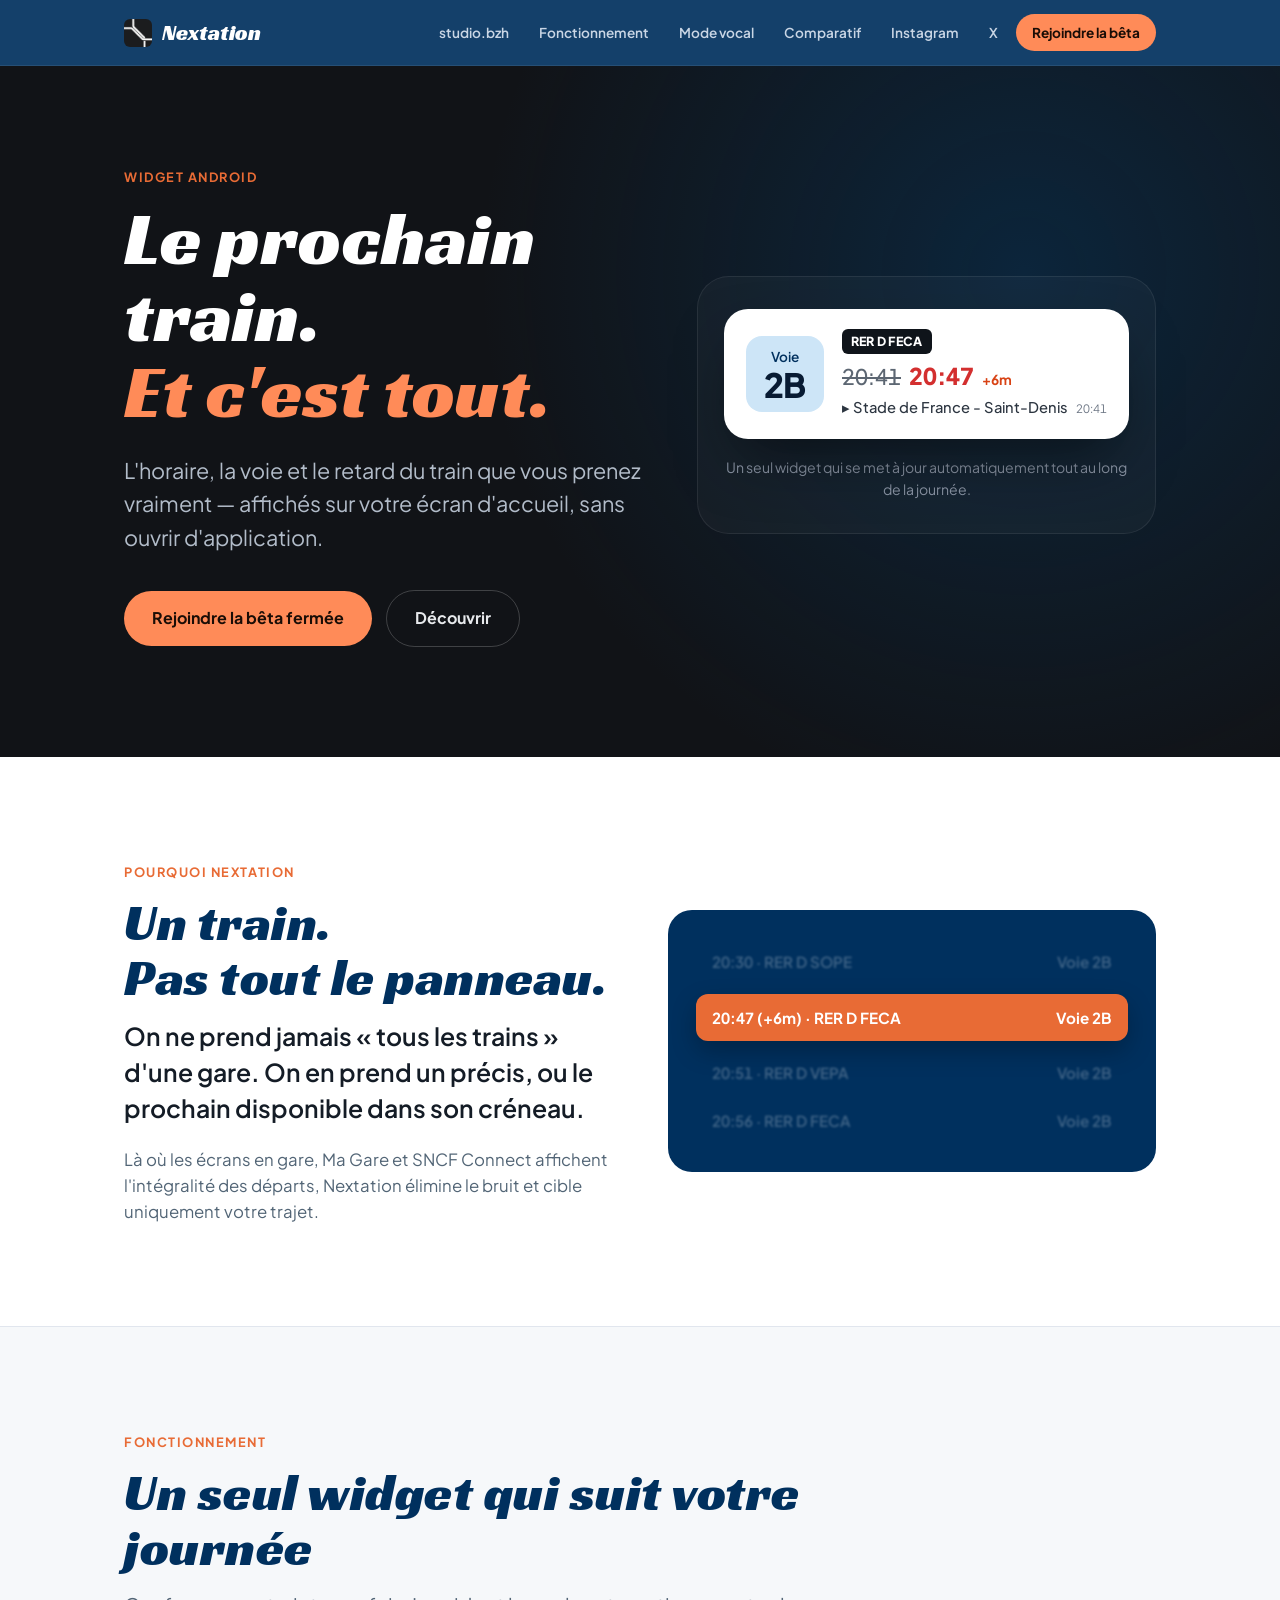
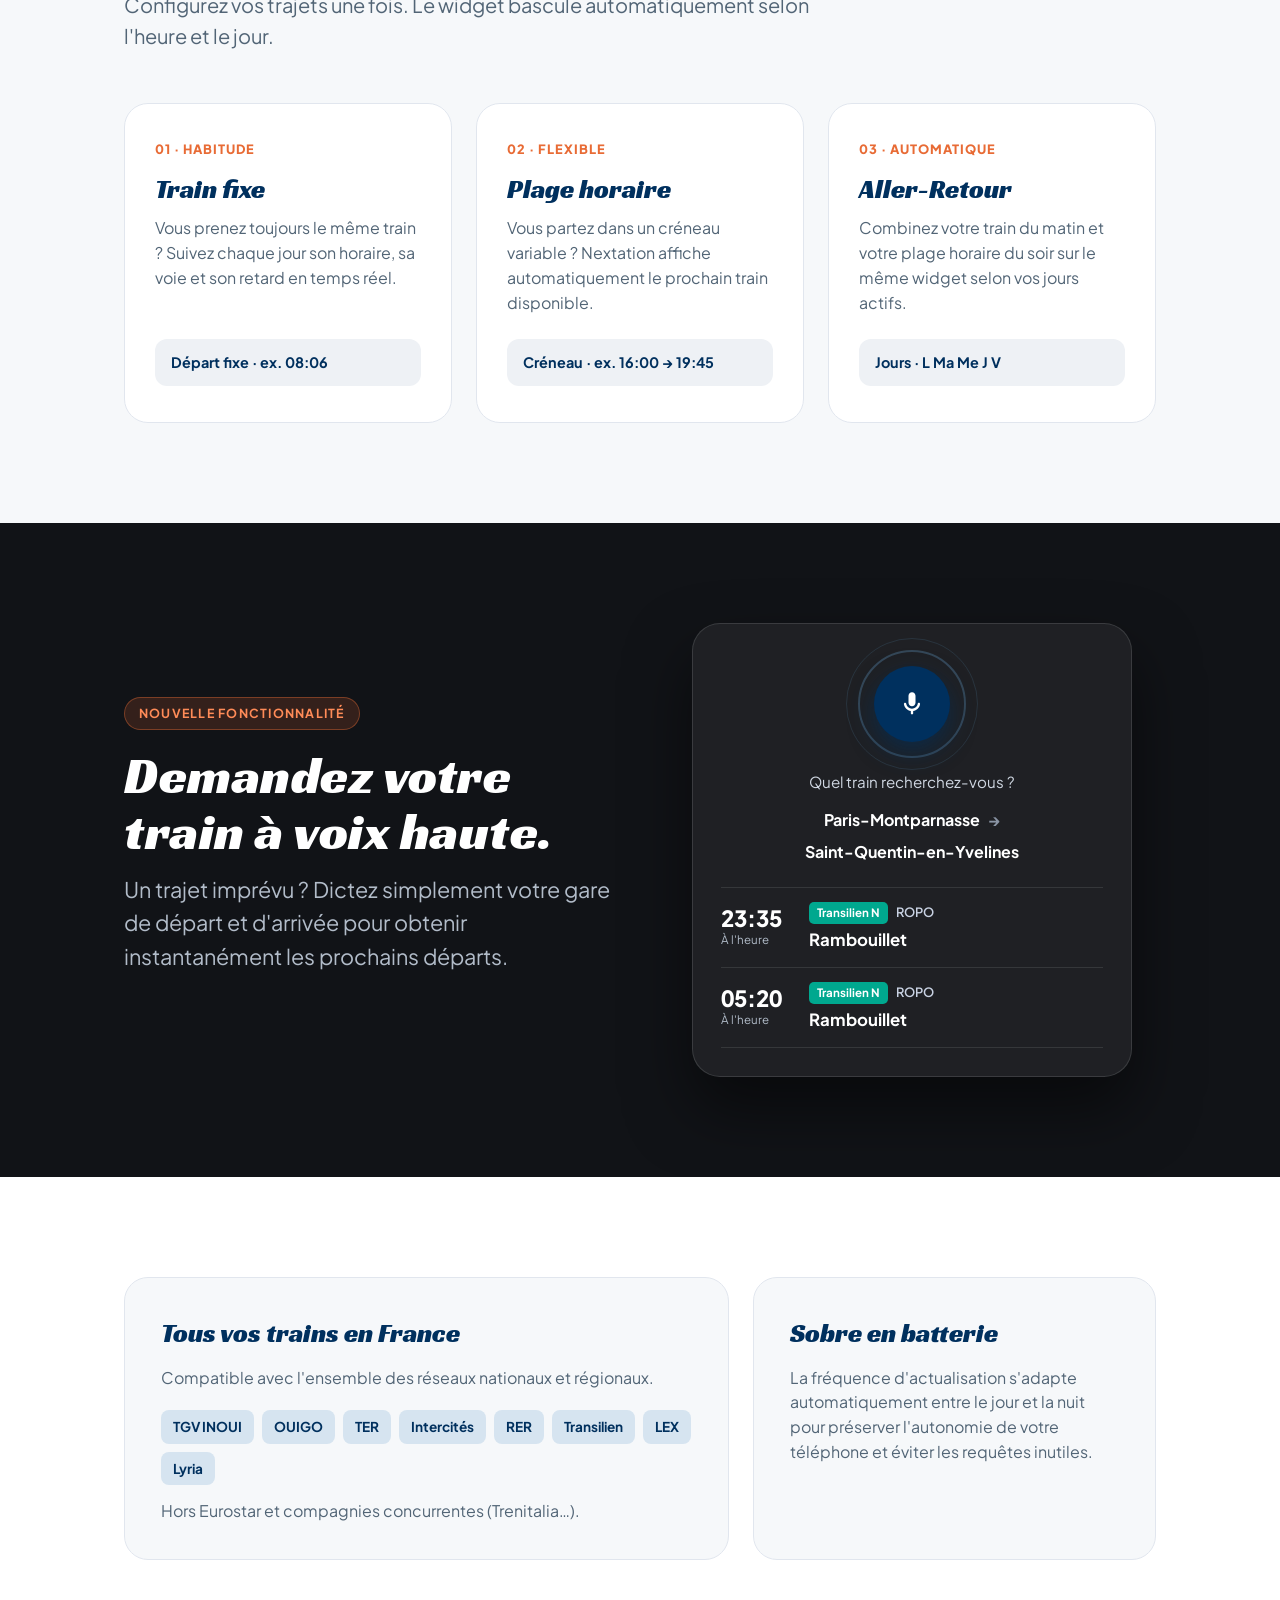
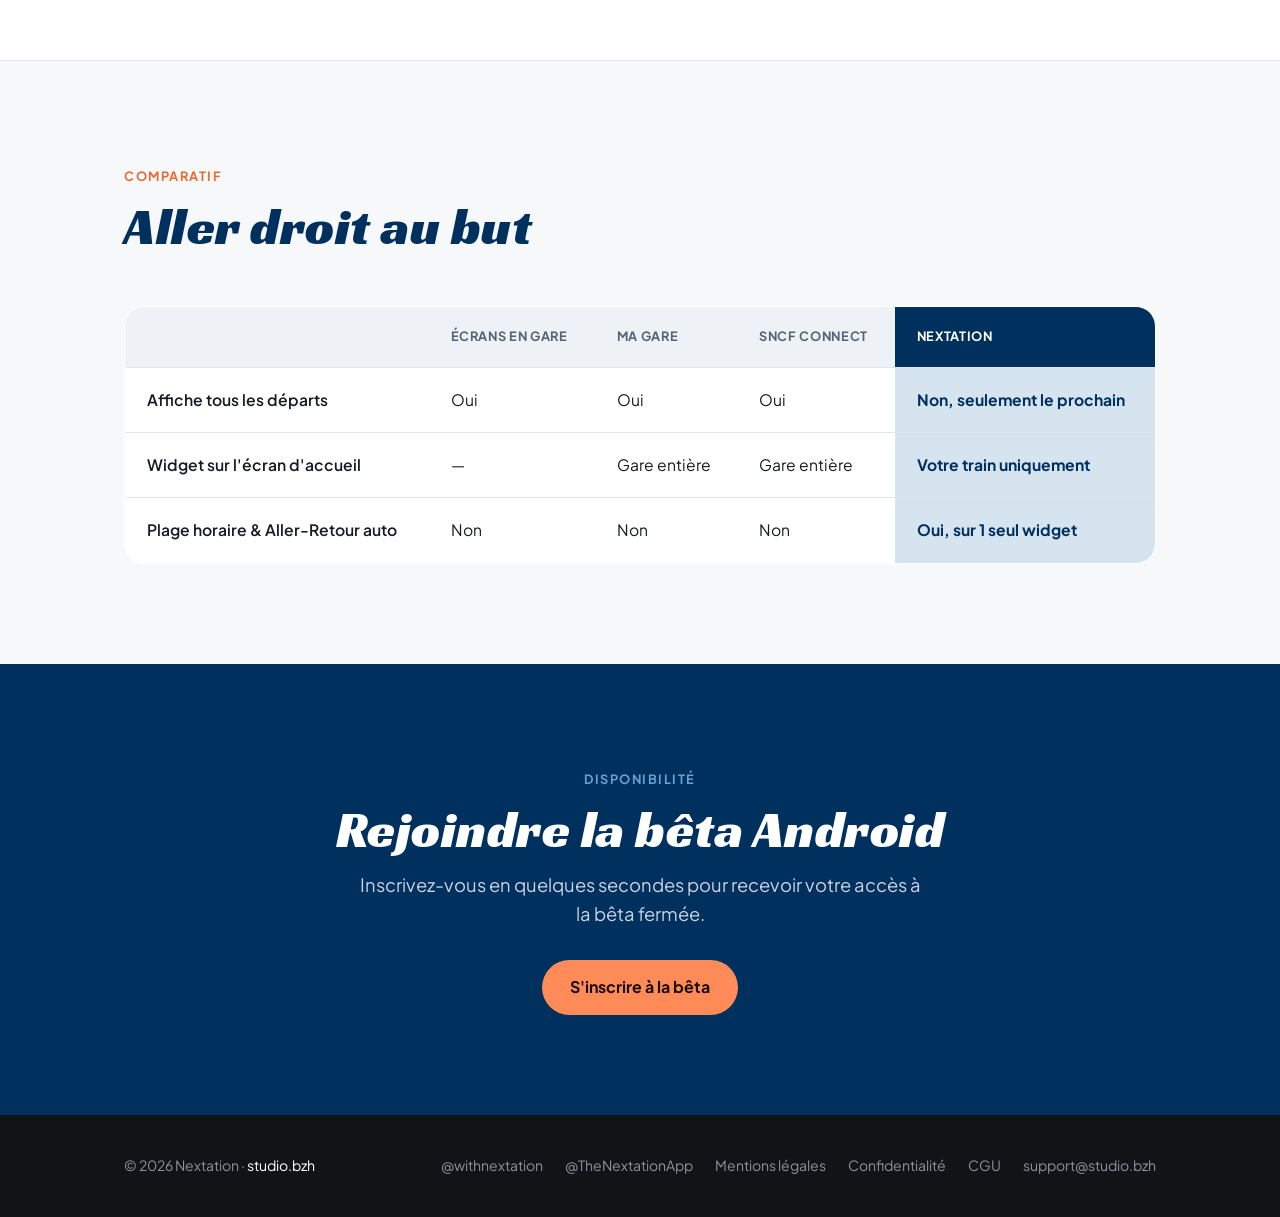
==== commit 35bd8891: "Update soon-pill text for voice section" ====
--- a/docs/nextation/index.html
+++ b/docs/nextation/index.html
@@ -873,7 +873,7 @@
 <section class="voice-section" id="vocal">
   <div class="wrap voice-grid">
     <div class="reveal">
-      <span class="soon-pill">Prochainement</span>
+      <span class="soon-pill">Nouvelle fonctionnalité</span>
       <h2 class="display">Demandez votre train à voix haute.</h2>
       <p class="section-lead">
         Un trajet imprévu ? Dictez simplement votre gare de départ et d'arrivée pour obtenir instantanément les prochains départs.
@@ -1048,4 +1048,4 @@
 </script>
 
 </body>
-</html>+</html>
